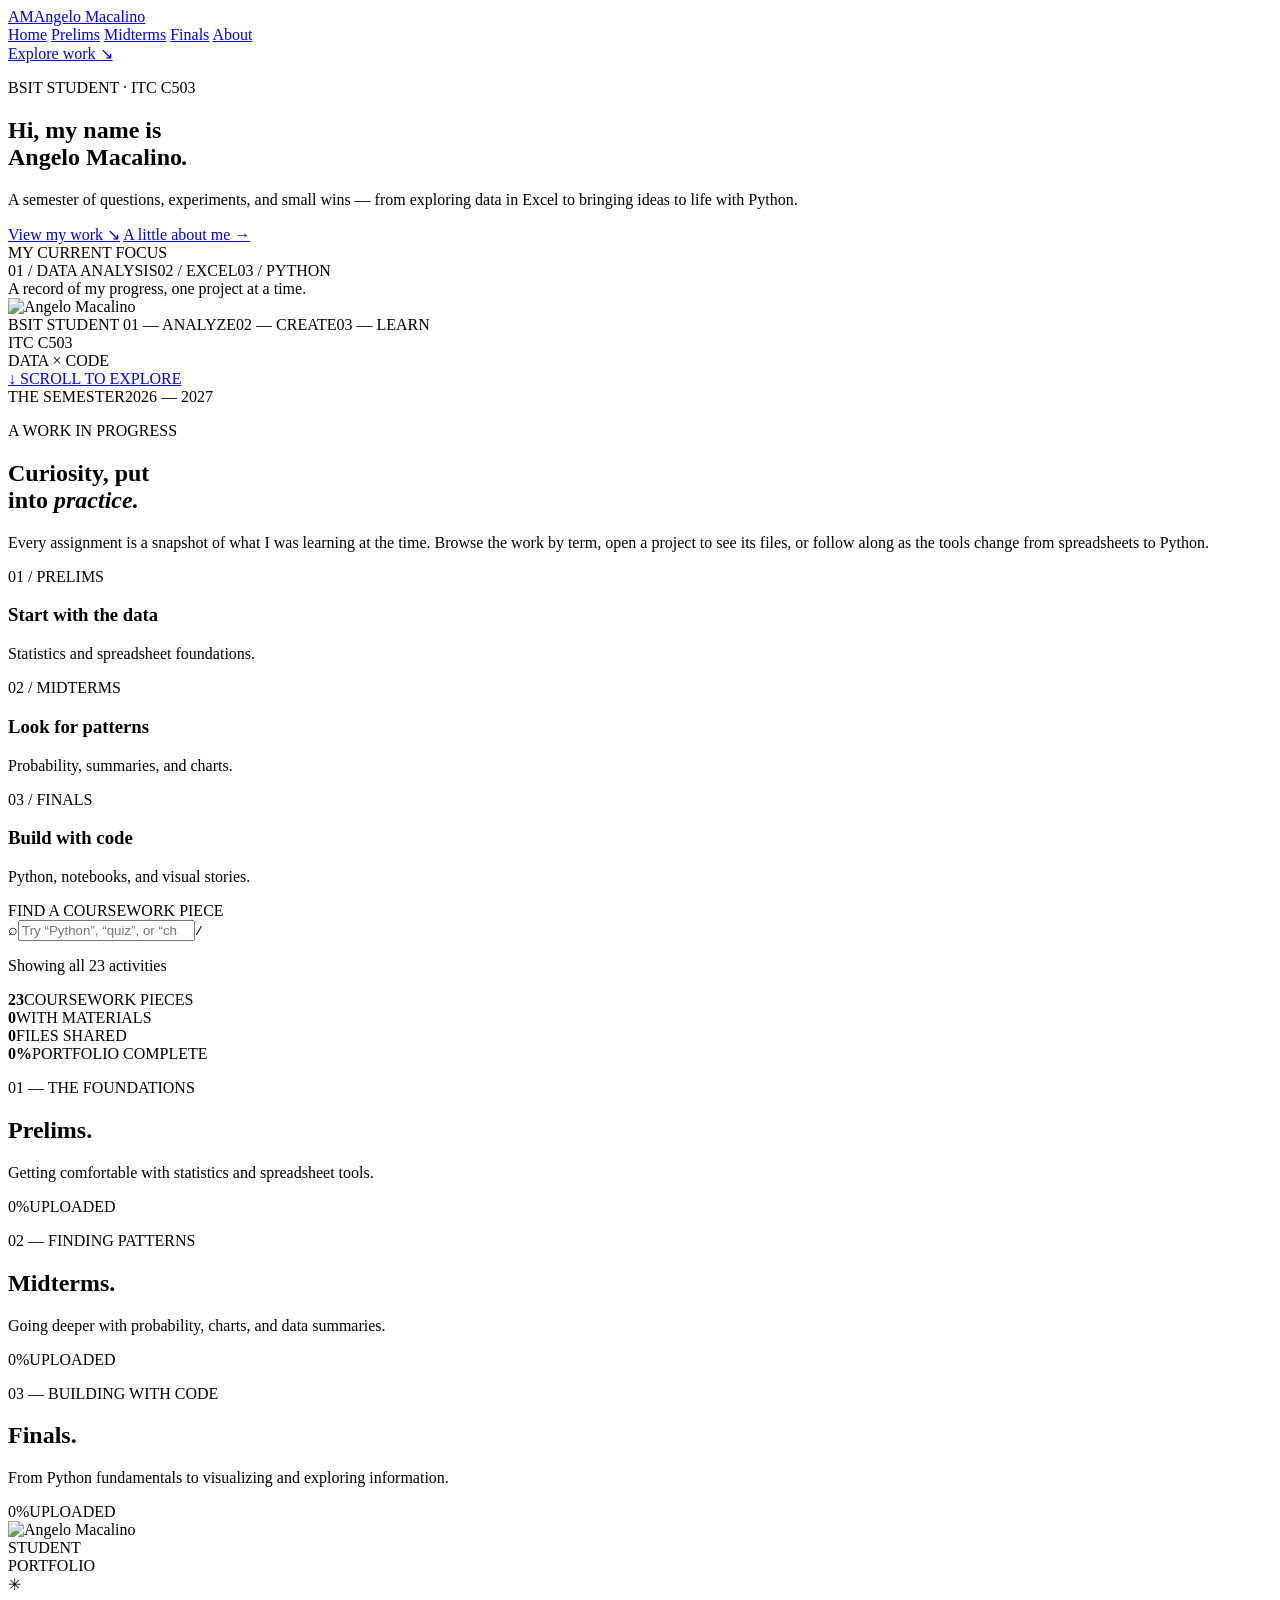
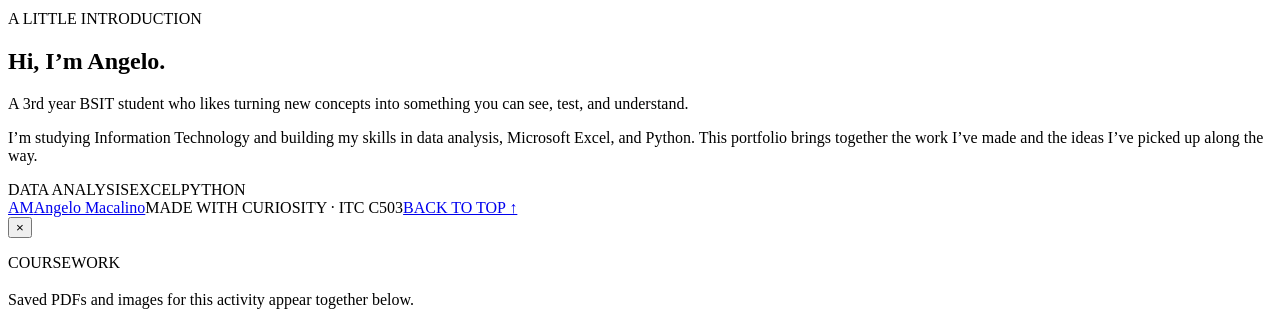
==== index.html @ 1b2a61b0 "Create index.html for portfolio website This HTML file serves as a portfolio for Angelo Macalino, sh" ====
<!doctype html>
<html lang="en">
<head>
  <meta charset="utf-8" />
  <meta name="viewport" content="width=device-width, initial-scale=1" />
  <meta name="theme-color" content="#f5f4ef" />
  <meta name="description" content="Angelo Macalino's ITC C503 learning portfolio — statistics, Excel, and Python projects." />
  <title>Angelo Macalino — BSIT Portfolio</title>
  <link rel="preconnect" href="https://fonts.googleapis.com" />
  <link rel="preconnect" href="https://fonts.gstatic.com" crossorigin />
  <link href="https://fonts.googleapis.com/css2?family=DM+Mono:wght@400;500&family=DM+Sans:wght@400;500;600;700&family=Manrope:wght@400;500;600;700;800&display=swap" rel="stylesheet" />
  <link rel="stylesheet" href="style.css" />
</head>
<body>
  <div class="scroll-progress" aria-hidden="true"><i id="scroll-progress-bar"></i></div>
  <div class="page-grain" aria-hidden="true"></div>
  <header class="site-header">
    <a class="brand" href="#home" aria-label="Angelo Macalino home"><span class="brand-mark">AM</span><span>Angelo Macalino</span></a>
    <nav class="navbar" aria-label="Main navigation">
      <a class="nav-link active" href="#home">Home</a>
      <a class="nav-link" href="#prelims">Prelims</a>
      <a class="nav-link" href="#midterms">Midterms</a>
      <a class="nav-link" href="#finals">Finals</a>
      <a class="nav-link" href="#about">About</a>
    </nav>
    <a class="header-cta" href="#prelims">Explore work <span aria-hidden="true">↘</span></a>
  </header>

  <main>
    <section id="home" class="hero section-anchor">
      <div class="hero-copy reveal">
        <p class="eyebrow"><span class="status-dot"></span> BSIT STUDENT · ITC C503</p>
        <h1>Hi, my name is<br /><span>Angelo Macalino</span><i class="title-period">.</i></h1>
        <p class="hero-intro">A semester of questions, experiments, and small wins — from exploring data in Excel to bringing ideas to life with Python.</p>
        <div class="hero-actions">
          <a class="button button-dark" href="#prelims">View my work <span aria-hidden="true">↘</span></a>
          <a class="text-link" href="#about">A little about me <span aria-hidden="true">→</span></a>
        </div>
        <div class="hero-focus" aria-label="Current areas of study">
          <span class="hero-focus-label">MY CURRENT FOCUS</span>
          <div><span>01 / DATA ANALYSIS</span><span>02 / EXCEL</span><span>03 / PYTHON</span></div>
        </div>
        <div class="hero-note"><span class="note-line"></span> A record of my progress, one project at a time.</div>
      </div>
      <div class="hero-art reveal">
        <div class="art-orbit orbit-one"></div><div class="art-orbit orbit-two"></div>
        <div class="art-core static-profile-photo"><img src="assets/profile-photo.png" alt="Angelo Macalino" /></div>
        <span class="hero-photo-hint">BSIT STUDENT</span>
        <span class="art-label label-top">01 — ANALYZE</span><span class="art-label label-right">02 — CREATE</span><span class="art-label label-bottom">03 — LEARN</span>
        <div class="art-bars"><i></i><i></i><i></i><i></i><i></i><i></i><i></i><i></i><i></i></div>
        <span class="art-coordinate">ITC C503<br />DATA × CODE</span>
      </div>
      <a class="scroll-cue" href="#overview"><span class="scroll-icon">↓</span> SCROLL TO EXPLORE</a>
    </section>

    <section id="overview" class="overview section-anchor">
      <div class="section-kicker"><span>THE SEMESTER</span><span>2026 — 2027</span></div>
      <div class="overview-row">
        <div><p class="eyebrow">A WORK IN PROGRESS</p><h2>Curiosity, put<br />into <em>practice.</em></h2></div>
        <p class="overview-text">Every assignment is a snapshot of what I was learning at the time. Browse the work by term, open a project to see its files, or follow along as the tools change from spreadsheets to Python.</p>
      </div>
      <div class="semester-path" aria-label="Learning path through the semester">
        <article class="path-step"><span>01 / PRELIMS</span><h3>Start with the data</h3><p>Statistics and spreadsheet foundations.</p></article>
        <article class="path-step"><span>02 / MIDTERMS</span><h3>Look for patterns</h3><p>Probability, summaries, and charts.</p></article>
        <article class="path-step"><span>03 / FINALS</span><h3>Build with code</h3><p>Python, notebooks, and visual stories.</p></article>
      </div>
      <div class="work-search">
        <label for="activity-search">FIND A COURSEWORK PIECE</label>
        <div class="search-field"><span aria-hidden="true">⌕</span><input id="activity-search" type="search" placeholder="Try “Python”, “quiz”, or “charts”…" autocomplete="off" /><kbd>/</kbd></div>
        <p id="search-results" aria-live="polite">Showing all 23 activities</p>
      </div>
      <div class="stats-grid">
        <div class="stat"><strong id="total-activities">23</strong><span>COURSEWORK PIECES</span></div>
        <div class="stat"><strong id="uploaded-activities">0</strong><span>WITH MATERIALS</span></div>
        <div class="stat"><strong id="total-files">0</strong><span>FILES SHARED</span></div>
        <div class="stat stat-progress"><strong id="overall-progress">0%</strong><span>PORTFOLIO COMPLETE</span><div class="progress-track"><i id="overall-progress-bar"></i></div></div>
      </div>
    </section>

    <section id="prelims" class="work-section section-anchor">
      <div class="section-heading reveal"><div><p class="eyebrow">01 — THE FOUNDATIONS</p><h2>Prelims<span class="heading-dot">.</span></h2><p class="section-description">Getting comfortable with statistics and spreadsheet tools.</p></div><div class="term-progress"><span id="prelims-progress">0%</span><span>UPLOADED</span><i><b id="prelims-progress-bar"></b></i></div></div>
      <div class="card-grid" id="prelims-grid"></div>
    </section>

    <section id="midterms" class="work-section midterm-section section-anchor">
      <div class="section-heading reveal"><div><p class="eyebrow">02 — FINDING PATTERNS</p><h2>Midterms<span class="heading-dot">.</span></h2><p class="section-description">Going deeper with probability, charts, and data summaries.</p></div><div class="term-progress"><span id="midterms-progress">0%</span><span>UPLOADED</span><i><b id="midterms-progress-bar"></b></i></div></div>
      <div class="card-grid" id="midterms-grid"></div>
    </section>

    <section id="finals" class="work-section finals-section section-anchor">
      <div class="section-heading reveal"><div><p class="eyebrow">03 — BUILDING WITH CODE</p><h2>Finals<span class="heading-dot">.</span></h2><p class="section-description">From Python fundamentals to visualizing and exploring information.</p></div><div class="term-progress"><span id="finals-progress">0%</span><span>UPLOADED</span><i><b id="finals-progress-bar"></b></i></div></div>
      <div class="card-grid" id="finals-grid"></div>
    </section>

    <section id="about" class="about-section section-anchor">
      <div class="about-art reveal"><div class="about-photo-wrap"><img src="assets/profile-photo.png" alt="Angelo Macalino" /></div><span class="about-stamp">STUDENT<br />PORTFOLIO<br />✳</span></div>
      <div class="about-copy reveal"><p class="eyebrow">A LITTLE INTRODUCTION</p><h2>Hi, I’m Angelo<span class="heading-dot">.</span></h2><p class="about-lede">A 3rd year BSIT student who likes turning new concepts into something you can see, test, and understand.</p><p>I’m studying Information Technology and building my skills in data analysis, Microsoft Excel, and Python. This portfolio brings together the work I’ve made and the ideas I’ve picked up along the way.</p><div class="about-tags"><span>DATA ANALYSIS</span><span>EXCEL</span><span>PYTHON</span></div></div>
    </section>
  </main>

    <footer class="site-footer"><a class="brand" href="#home"><span class="brand-mark">AM</span><span>Angelo Macalino</span></a><span>MADE WITH CURIOSITY · ITC C503</span><a href="#home">BACK TO TOP ↑</a></footer>

  <div id="activity-modal" class="modal hidden" role="dialog" aria-modal="true" aria-labelledby="modal-title">
    <div class="modal-content">
      <button class="close-btn" id="modal-close" type="button" aria-label="Close dialog">×</button>
      <p class="eyebrow" id="modal-category">COURSEWORK</p><h3 id="modal-title"></h3>
      <p class="modal-hint">Saved PDFs and images for this activity appear together below.</p>
      <div id="preview-area" class="preview-area"></div>
      <ul id="file-list" class="file-list"></ul>
    </div>
  </div>
  <script src="script.js"></script>
</body>
</html>
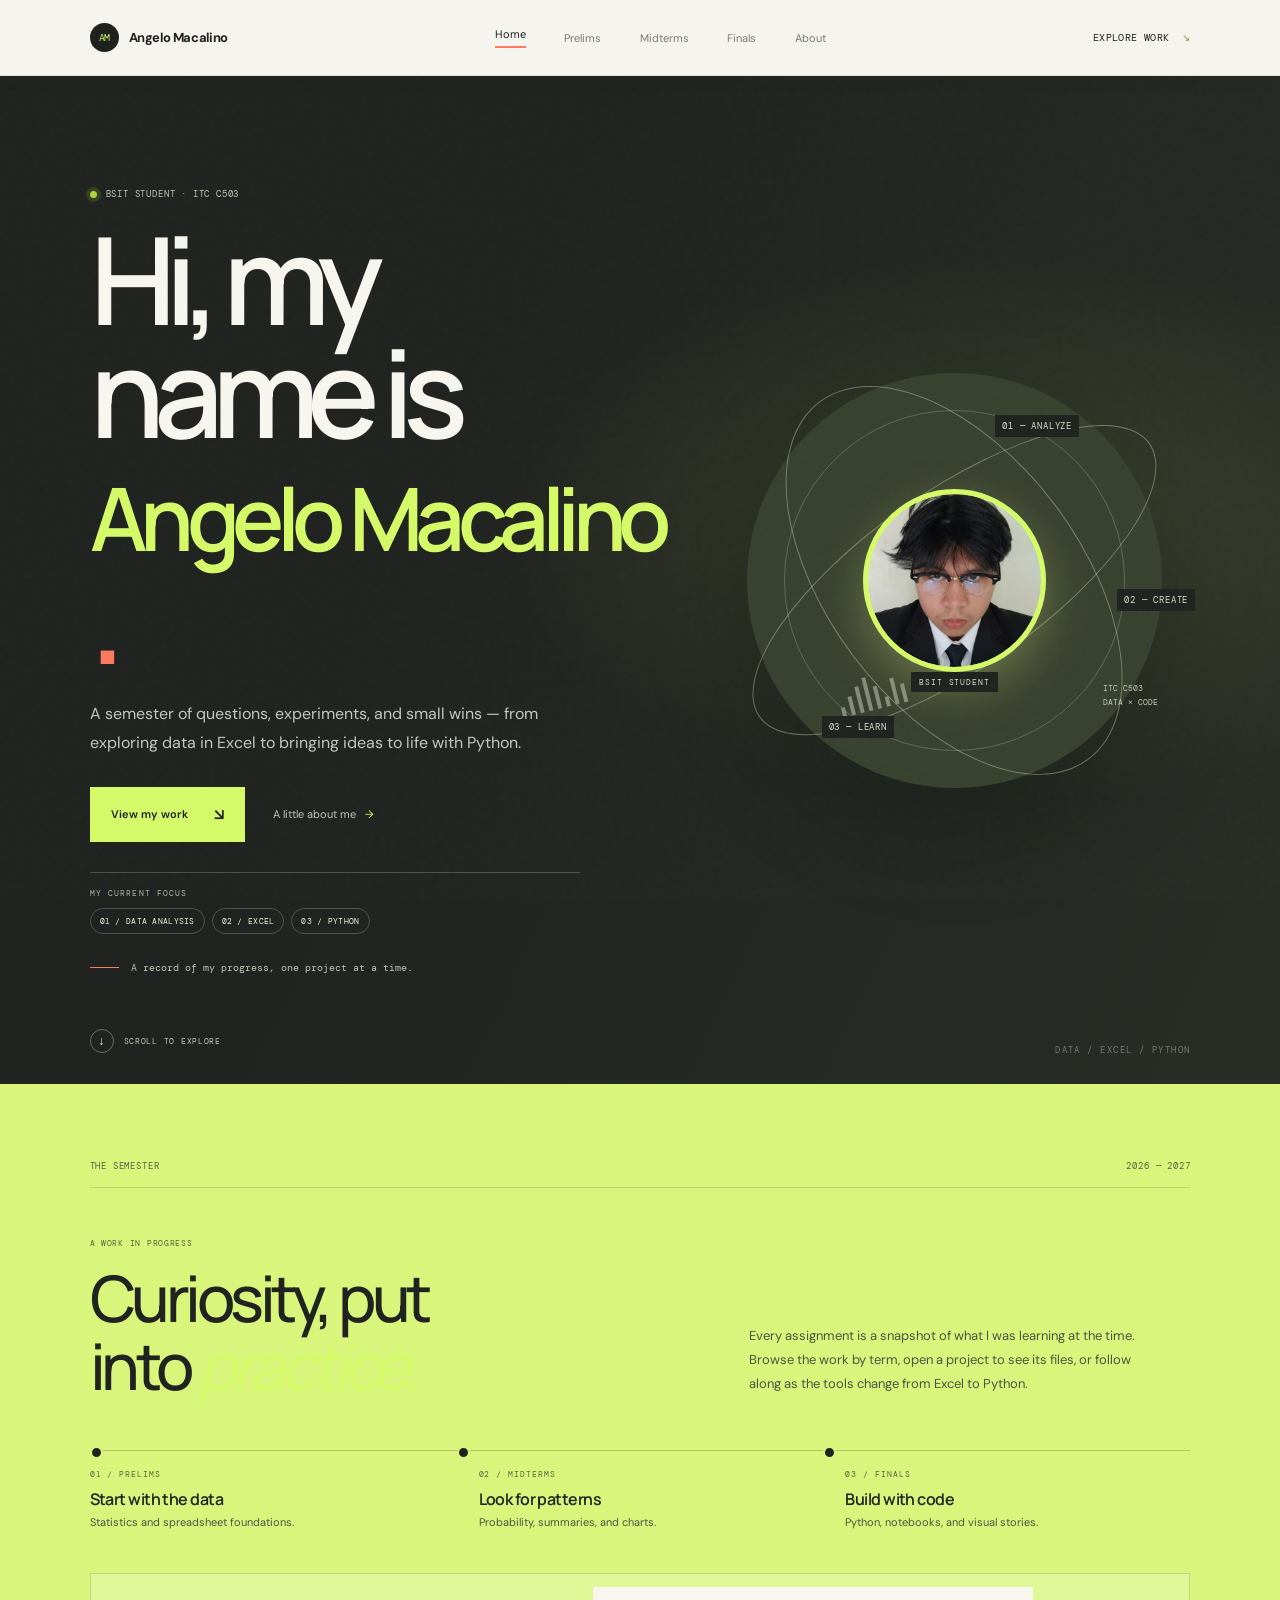
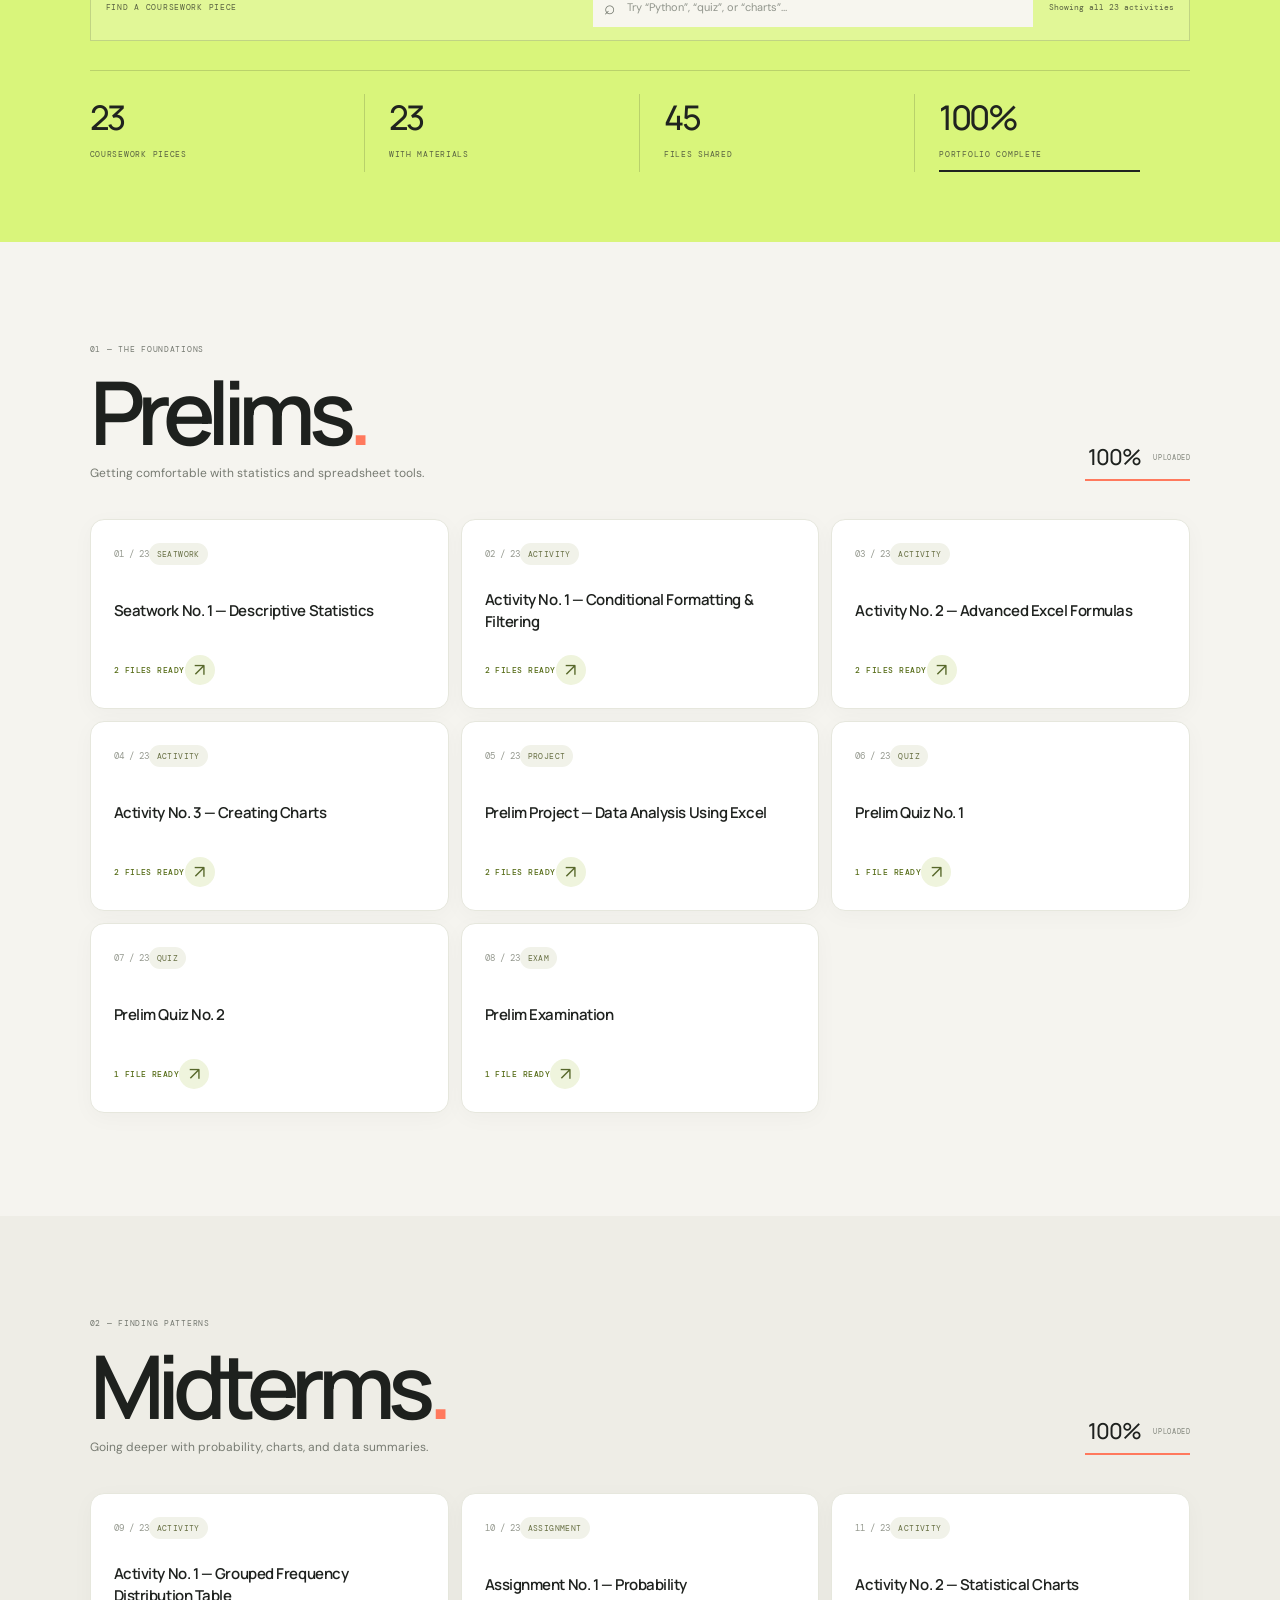
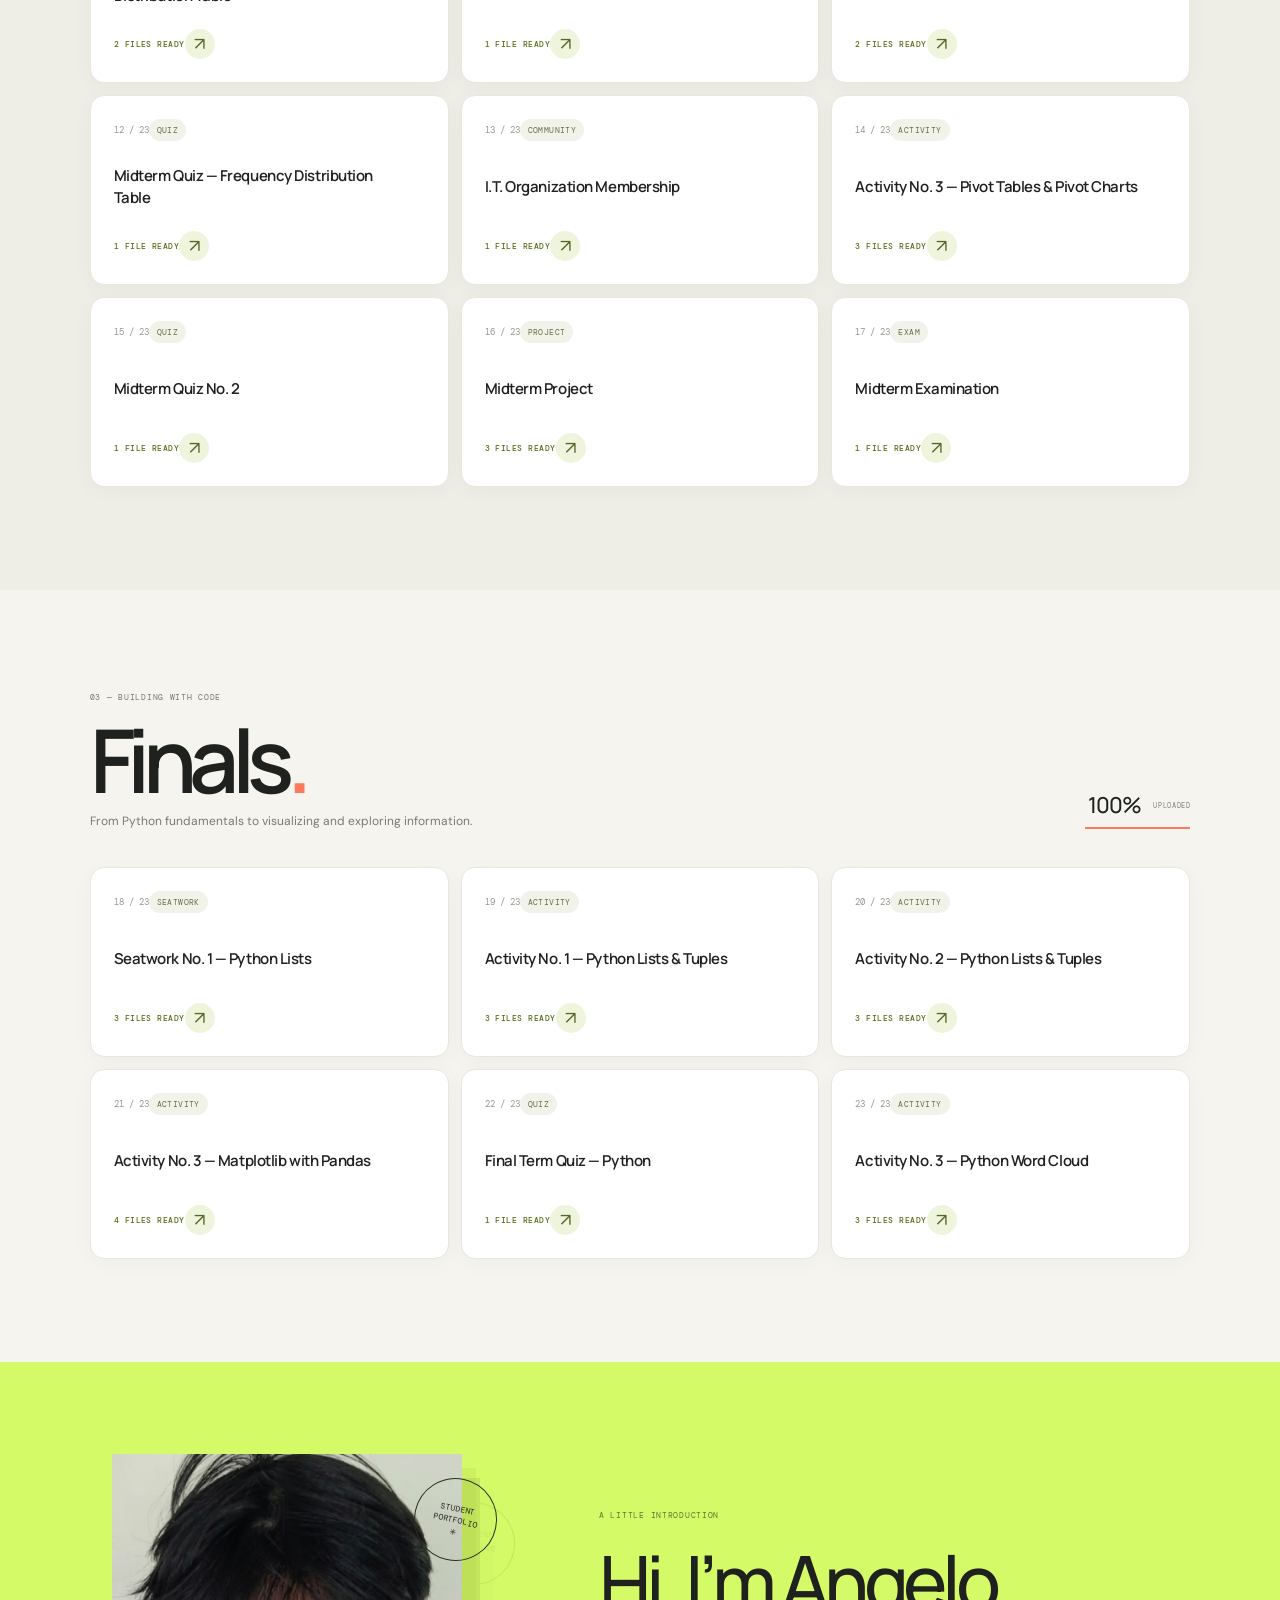
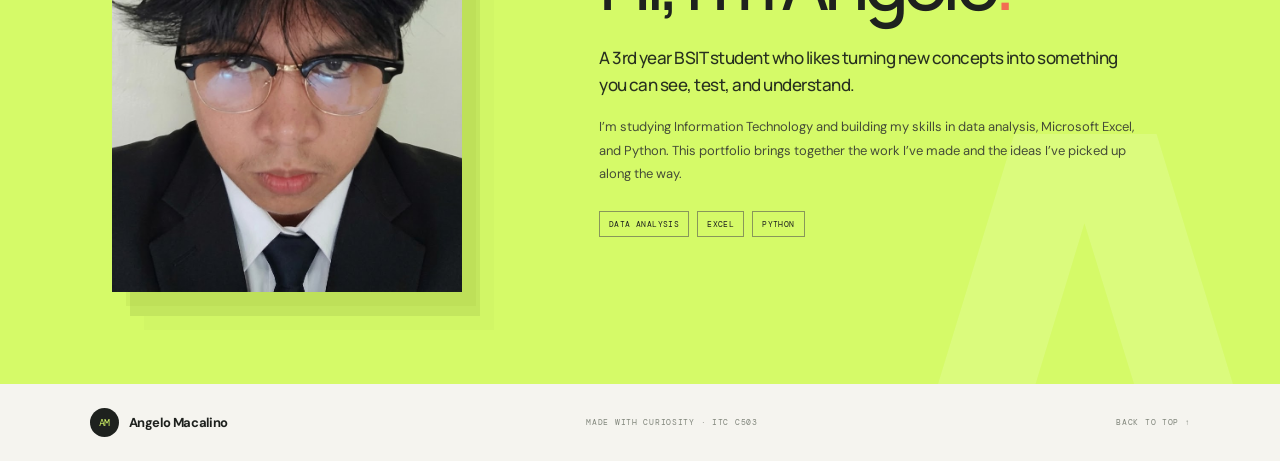
==== commit d3f791ea: "Correct profile image URLs to the actual assets directory" ====
--- a/index.html
+++ b/index.html
@@ -8,6 +8,8 @@
   <title>Angelo Macalino — BSIT Portfolio</title>
   <link rel="preconnect" href="https://fonts.googleapis.com" />
   <link rel="preconnect" href="https://fonts.gstatic.com" crossorigin />
+  <link href="https://fonts.googleapis.com" rel="preconnect" />
+  <link href="https://fonts.gstatic.com" rel="preconnect" crossorigin />
   <link href="https://fonts.googleapis.com/css2?family=DM+Mono:wght@400;500&family=DM+Sans:wght@400;500;600;700&family=Manrope:wght@400;500;600;700;800&display=swap" rel="stylesheet" />
   <link rel="stylesheet" href="style.css" />
 </head>
@@ -17,98 +19,37 @@
   <header class="site-header">
     <a class="brand" href="#home" aria-label="Angelo Macalino home"><span class="brand-mark">AM</span><span>Angelo Macalino</span></a>
     <nav class="navbar" aria-label="Main navigation">
-      <a class="nav-link active" href="#home">Home</a>
-      <a class="nav-link" href="#prelims">Prelims</a>
-      <a class="nav-link" href="#midterms">Midterms</a>
-      <a class="nav-link" href="#finals">Finals</a>
-      <a class="nav-link" href="#about">About</a>
+      <a class="nav-link active" href="#home">Home</a><a class="nav-link" href="#prelims">Prelims</a><a class="nav-link" href="#midterms">Midterms</a><a class="nav-link" href="#finals">Finals</a><a class="nav-link" href="#about">About</a>
     </nav>
     <a class="header-cta" href="#prelims">Explore work <span aria-hidden="true">↘</span></a>
   </header>
-
   <main>
     <section id="home" class="hero section-anchor">
       <div class="hero-copy reveal">
         <p class="eyebrow"><span class="status-dot"></span> BSIT STUDENT · ITC C503</p>
         <h1>Hi, my name is<br /><span>Angelo Macalino</span><i class="title-period">.</i></h1>
         <p class="hero-intro">A semester of questions, experiments, and small wins — from exploring data in Excel to bringing ideas to life with Python.</p>
-        <div class="hero-actions">
-          <a class="button button-dark" href="#prelims">View my work <span aria-hidden="true">↘</span></a>
-          <a class="text-link" href="#about">A little about me <span aria-hidden="true">→</span></a>
-        </div>
-        <div class="hero-focus" aria-label="Current areas of study">
-          <span class="hero-focus-label">MY CURRENT FOCUS</span>
-          <div><span>01 / DATA ANALYSIS</span><span>02 / EXCEL</span><span>03 / PYTHON</span></div>
-        </div>
+        <div class="hero-actions"><a class="button button-dark" href="#prelims">View my work <span aria-hidden="true">↘</span></a><a class="text-link" href="#about">A little about me <span aria-hidden="true">→</span></a></div>
+        <div class="hero-focus" aria-label="Current areas of study"><span class="hero-focus-label">MY CURRENT FOCUS</span><div><span>01 / DATA ANALYSIS</span><span>02 / EXCEL</span><span>03 / PYTHON</span></div></div>
         <div class="hero-note"><span class="note-line"></span> A record of my progress, one project at a time.</div>
       </div>
-      <div class="hero-art reveal">
-        <div class="art-orbit orbit-one"></div><div class="art-orbit orbit-two"></div>
-        <div class="art-core static-profile-photo"><img src="assets/profile-photo.png" alt="Angelo Macalino" /></div>
-        <span class="hero-photo-hint">BSIT STUDENT</span>
-        <span class="art-label label-top">01 — ANALYZE</span><span class="art-label label-right">02 — CREATE</span><span class="art-label label-bottom">03 — LEARN</span>
-        <div class="art-bars"><i></i><i></i><i></i><i></i><i></i><i></i><i></i><i></i><i></i></div>
-        <span class="art-coordinate">ITC C503<br />DATA × CODE</span>
-      </div>
+      <div class="hero-art reveal"><div class="art-orbit orbit-one"></div><div class="art-orbit orbit-two"></div><div class="art-core static-profile-photo"><img src="ITE%20PORTFOLIO-%20MACALINO/assets/profile-photo.png" alt="Angelo Macalino" /></div><span class="hero-photo-hint">BSIT STUDENT</span><span class="art-label label-top">01 — ANALYZE</span><span class="art-label label-right">02 — CREATE</span><span class="art-label label-bottom">03 — LEARN</span><div class="art-bars"><i></i><i></i><i></i><i></i><i></i><i></i><i></i><i></i><i></i></div><span class="art-coordinate">ITC C503<br />DATA × CODE</span></div>
       <a class="scroll-cue" href="#overview"><span class="scroll-icon">↓</span> SCROLL TO EXPLORE</a>
     </section>
-
     <section id="overview" class="overview section-anchor">
       <div class="section-kicker"><span>THE SEMESTER</span><span>2026 — 2027</span></div>
-      <div class="overview-row">
-        <div><p class="eyebrow">A WORK IN PROGRESS</p><h2>Curiosity, put<br />into <em>practice.</em></h2></div>
-        <p class="overview-text">Every assignment is a snapshot of what I was learning at the time. Browse the work by term, open a project to see its files, or follow along as the tools change from spreadsheets to Python.</p>
-      </div>
-      <div class="semester-path" aria-label="Learning path through the semester">
-        <article class="path-step"><span>01 / PRELIMS</span><h3>Start with the data</h3><p>Statistics and spreadsheet foundations.</p></article>
-        <article class="path-step"><span>02 / MIDTERMS</span><h3>Look for patterns</h3><p>Probability, summaries, and charts.</p></article>
-        <article class="path-step"><span>03 / FINALS</span><h3>Build with code</h3><p>Python, notebooks, and visual stories.</p></article>
-      </div>
-      <div class="work-search">
-        <label for="activity-search">FIND A COURSEWORK PIECE</label>
-        <div class="search-field"><span aria-hidden="true">⌕</span><input id="activity-search" type="search" placeholder="Try “Python”, “quiz”, or “charts”…" autocomplete="off" /><kbd>/</kbd></div>
-        <p id="search-results" aria-live="polite">Showing all 23 activities</p>
-      </div>
-      <div class="stats-grid">
-        <div class="stat"><strong id="total-activities">23</strong><span>COURSEWORK PIECES</span></div>
-        <div class="stat"><strong id="uploaded-activities">0</strong><span>WITH MATERIALS</span></div>
-        <div class="stat"><strong id="total-files">0</strong><span>FILES SHARED</span></div>
-        <div class="stat stat-progress"><strong id="overall-progress">0%</strong><span>PORTFOLIO COMPLETE</span><div class="progress-track"><i id="overall-progress-bar"></i></div></div>
-      </div>
+      <div class="overview-row"><div><p class="eyebrow">A WORK IN PROGRESS</p><h2>Curiosity, put<br />into <em>practice.</em></h2></div><p class="overview-text">Every assignment is a snapshot of what I was learning at the time. Browse the work by term, open a project to see its files, or follow along as the tools change from Excel to Python.</p></div>
+      <div class="semester-path" aria-label="Learning path through the semester"><article class="path-step"><span>01 / PRELIMS</span><h3>Start with the data</h3><p>Statistics and spreadsheet foundations.</p></article><article class="path-step"><span>02 / MIDTERMS</span><h3>Look for patterns</h3><p>Probability, summaries, and charts.</p></article><article class="path-step"><span>03 / FINALS</span><h3>Build with code</h3><p>Python, notebooks, and visual stories.</p></article></div>
+      <div class="work-search"><label for="activity-search">FIND A COURSEWORK PIECE</label><div class="search-field"><span aria-hidden="true">⌕</span><input id="activity-search" type="search" placeholder="Try “Python”, “quiz”, or “charts”…" autocomplete="off" /></div><p id="search-results" aria-live="polite">Showing all 23 activities</p></div>
+      <div class="stats-grid"><div class="stat"><strong id="total-activities">23</strong><span>COURSEWORK PIECES</span></div><div class="stat"><strong id="uploaded-activities">0</strong><span>WITH MATERIALS</span></div><div class="stat"><strong id="total-files">0</strong><span>FILES SHARED</span></div><div class="stat stat-progress"><strong id="overall-progress">0%</strong><span>PORTFOLIO COMPLETE</span><div class="progress-track"><i id="overall-progress-bar"></i></div></div></div>
     </section>
-
-    <section id="prelims" class="work-section section-anchor">
-      <div class="section-heading reveal"><div><p class="eyebrow">01 — THE FOUNDATIONS</p><h2>Prelims<span class="heading-dot">.</span></h2><p class="section-description">Getting comfortable with statistics and spreadsheet tools.</p></div><div class="term-progress"><span id="prelims-progress">0%</span><span>UPLOADED</span><i><b id="prelims-progress-bar"></b></i></div></div>
-      <div class="card-grid" id="prelims-grid"></div>
-    </section>
-
-    <section id="midterms" class="work-section midterm-section section-anchor">
-      <div class="section-heading reveal"><div><p class="eyebrow">02 — FINDING PATTERNS</p><h2>Midterms<span class="heading-dot">.</span></h2><p class="section-description">Going deeper with probability, charts, and data summaries.</p></div><div class="term-progress"><span id="midterms-progress">0%</span><span>UPLOADED</span><i><b id="midterms-progress-bar"></b></i></div></div>
-      <div class="card-grid" id="midterms-grid"></div>
-    </section>
-
-    <section id="finals" class="work-section finals-section section-anchor">
-      <div class="section-heading reveal"><div><p class="eyebrow">03 — BUILDING WITH CODE</p><h2>Finals<span class="heading-dot">.</span></h2><p class="section-description">From Python fundamentals to visualizing and exploring information.</p></div><div class="term-progress"><span id="finals-progress">0%</span><span>UPLOADED</span><i><b id="finals-progress-bar"></b></i></div></div>
-      <div class="card-grid" id="finals-grid"></div>
-    </section>
-
-    <section id="about" class="about-section section-anchor">
-      <div class="about-art reveal"><div class="about-photo-wrap"><img src="assets/profile-photo.png" alt="Angelo Macalino" /></div><span class="about-stamp">STUDENT<br />PORTFOLIO<br />✳</span></div>
-      <div class="about-copy reveal"><p class="eyebrow">A LITTLE INTRODUCTION</p><h2>Hi, I’m Angelo<span class="heading-dot">.</span></h2><p class="about-lede">A 3rd year BSIT student who likes turning new concepts into something you can see, test, and understand.</p><p>I’m studying Information Technology and building my skills in data analysis, Microsoft Excel, and Python. This portfolio brings together the work I’ve made and the ideas I’ve picked up along the way.</p><div class="about-tags"><span>DATA ANALYSIS</span><span>EXCEL</span><span>PYTHON</span></div></div>
-    </section>
+    <section id="prelims" class="work-section section-anchor"><div class="section-heading reveal"><div><p class="eyebrow">01 — THE FOUNDATIONS</p><h2>Prelims<span class="heading-dot">.</span></h2><p class="section-description">Getting comfortable with statistics and spreadsheet tools.</p></div><div class="term-progress"><span id="prelims-progress">0%</span><span>UPLOADED</span><i><b id="prelims-progress-bar"></b></i></div></div><div class="card-grid" id="prelims-grid"></div></section>
+    <section id="midterms" class="work-section midterm-section section-anchor"><div class="section-heading reveal"><div><p class="eyebrow">02 — FINDING PATTERNS</p><h2>Midterms<span class="heading-dot">.</span></h2><p class="section-description">Going deeper with probability, charts, and data summaries.</p></div><div class="term-progress"><span id="midterms-progress">0%</span><span>UPLOADED</span><i><b id="midterms-progress-bar"></b></i></div></div><div class="card-grid" id="midterms-grid"></div></section>
+    <section id="finals" class="work-section finals-section section-anchor"><div class="section-heading reveal"><div><p class="eyebrow">03 — BUILDING WITH CODE</p><h2>Finals<span class="heading-dot">.</span></h2><p class="section-description">From Python fundamentals to visualizing and exploring information.</p></div><div class="term-progress"><span id="finals-progress">0%</span><span>UPLOADED</span><i><b id="finals-progress-bar"></b></i></div></div><div class="card-grid" id="finals-grid"></div></section>
+    <section id="about" class="about-section section-anchor"><div class="about-art reveal"><div class="about-photo-wrap"><img src="ITE%20PORTFOLIO-%20MACALINO/assets/profile-photo.png" alt="Angelo Macalino" /></div><span class="about-stamp">STUDENT<br />PORTFOLIO<br />✳</span></div><div class="about-copy reveal"><p class="eyebrow">A LITTLE INTRODUCTION</p><h2>Hi, I’m Angelo<span class="heading-dot">.</span></h2><p class="about-lede">A 3rd year BSIT student who likes turning new concepts into something you can see, test, and understand.</p><p>I’m studying Information Technology and building my skills in data analysis, Microsoft Excel, and Python. This portfolio brings together the work I’ve made and the ideas I’ve picked up along the way.</p><div class="about-tags"><span>DATA ANALYSIS</span><span>EXCEL</span><span>PYTHON</span></div></div></section>
   </main>
-
-    <footer class="site-footer"><a class="brand" href="#home"><span class="brand-mark">AM</span><span>Angelo Macalino</span></a><span>MADE WITH CURIOSITY · ITC C503</span><a href="#home">BACK TO TOP ↑</a></footer>
-
-  <div id="activity-modal" class="modal hidden" role="dialog" aria-modal="true" aria-labelledby="modal-title">
-    <div class="modal-content">
-      <button class="close-btn" id="modal-close" type="button" aria-label="Close dialog">×</button>
-      <p class="eyebrow" id="modal-category">COURSEWORK</p><h3 id="modal-title"></h3>
-      <p class="modal-hint">Saved PDFs and images for this activity appear together below.</p>
-      <div id="preview-area" class="preview-area"></div>
-      <ul id="file-list" class="file-list"></ul>
-    </div>
-  </div>
+  <footer class="site-footer"><a class="brand" href="#home"><span class="brand-mark">AM</span><span>Angelo Macalino</span></a><span>MADE WITH CURIOSITY · ITC C503</span><a href="#home">BACK TO TOP ↑</a></footer>
+  <div id="activity-modal" class="modal hidden" role="dialog" aria-modal="true" aria-labelledby="modal-title"><div class="modal-content"><button class="close-btn" id="modal-close" type="button" aria-label="Close dialog">×</button><p class="eyebrow" id="modal-category">COURSEWORK</p><h3 id="modal-title"></h3><p class="modal-hint">Saved PDFs and images for this activity appear together below.</p><div id="preview-area" class="preview-area"></div><ul id="file-list" class="file-list"></ul></div></div>
   <script src="script.js"></script>
 </body>
 </html>
--- a/style.css
+++ b/style.css
@@ -0,0 +1,174 @@
+:root{--paper:#f5f4ef;--ink:#1e211e;--muted:#757971;--line:#dcddd5;--lime:#d5fa68;--orange:#ff795d;--sans:'DM Sans',sans-serif;--display:'Manrope',sans-serif;--mono:'DM Mono',monospace;--gutter:clamp(22px,7vw,108px)}
+*{box-sizing:border-box}html{scroll-behavior:smooth;scroll-padding-top:90px}body{margin:0;background:var(--paper);color:var(--ink);font-family:var(--sans);overflow-x:hidden}body.modal-open{overflow:hidden}a{color:inherit;text-decoration:none}button{font:inherit}.page-grain{position:fixed;inset:0;z-index:5;pointer-events:none;opacity:.12;background-image:url("data:image/svg+xml,%3Csvg viewBox='0 0 180 180' xmlns='http://www.w3.org/2000/svg'%3E%3Cfilter id='n'%3E%3CfeTurbulence type='fractalNoise' baseFrequency='.85' numOctaves='3' stitchTiles='stitch'/%3E%3C/filter%3E%3Crect width='100%25' height='100%25' filter='url(%23n)' opacity='.16'/%3E%3C/svg%3E")}.site-header{position:sticky;top:0;z-index:20;height:76px;padding:0 var(--gutter);display:flex;align-items:center;justify-content:space-between;background:rgba(245,244,239,.88);backdrop-filter:blur(16px);border-bottom:1px solid rgba(30,33,30,.08)}.brand{display:inline-flex;align-items:center;gap:10px;font-size:13px;font-weight:700;letter-spacing:-.03em}.brand-mark{display:grid;place-items:center;width:29px;height:29px;border-radius:50%;background:var(--ink);color:var(--lime);font:10px var(--mono);letter-spacing:-.1em}.navbar{display:flex;gap:clamp(18px,3vw,42px);align-items:center}.nav-link{font-size:11px;color:#777b73;transition:color .2s}.nav-link:hover,.nav-link.active{color:var(--ink)}.nav-link.active:after{content:'';display:block;height:2px;background:var(--orange);margin-top:5px}.header-cta{font:10px var(--mono);text-transform:uppercase;letter-spacing:.04em}.header-cta span{color:#8aa52a;margin-left:6px}.hero{position:relative;min-height:650px;padding:112px var(--gutter) 110px;display:grid;grid-template-columns:1.05fr .95fr;align-items:center;gap:6vw;max-width:1600px;margin:auto}.hero-copy{max-width:580px}.eyebrow,.section-kicker,.stat span,.term-progress>span:last-of-type,.art-label,.scroll-cue,.site-footer>span,.site-footer>a:last-child{font:9px var(--mono);letter-spacing:.09em}.eyebrow{color:var(--muted);display:flex;align-items:center;gap:9px;margin:0 0 22px}.status-dot{width:7px;height:7px;border-radius:50%;background:#a9d43d;box-shadow:0 0 0 4px rgba(169,212,61,.16)}h1,h2,h3,p{margin-top:0}.hero h1{font:600 clamp(56px,8.4vw,112px)/.99 var(--display);letter-spacing:-.09em;margin:0 0 26px}.hero h1 span{font-weight:400;color:#8a8e85}.title-period,.heading-dot{color:var(--orange);font-style:normal}.hero-intro{font-size:15px;line-height:1.8;color:#666b63;max-width:440px;margin-bottom:29px}.hero-actions{display:flex;align-items:center;gap:28px}.button{display:inline-flex;align-items:center;gap:26px;padding:15px 19px;font-size:11px;font-weight:600;transition:transform .2s,background .2s}.button:hover{transform:translateY(-3px)}.button-dark{background:var(--ink);color:white}.button-dark span{color:var(--lime);font-size:16px}.text-link{font-size:11px;color:#555a52}.text-link span{margin-left:6px;color:#9ba93b}.hero-note{margin-top:57px;font:10px var(--mono);color:#898d84;display:flex;gap:12px;align-items:center}.note-line{width:29px;height:1px;background:var(--orange)}.hero-art{position:relative;justify-self:center;width:min(34vw,415px);aspect-ratio:1;border-radius:50%;background:#e6e8dc;display:grid;place-items:center;animation:float 7s ease-in-out infinite}.hero-art:before{content:'';position:absolute;inset:9%;border:1px solid #cfd2c5;border-radius:50%}.art-orbit{position:absolute;border:1px solid #c2c6b7;border-radius:50%;transform:rotate(-35deg)}.orbit-one{width:115%;height:43%}.orbit-two{width:108%;height:61%;transform:rotate(53deg)}.art-core{width:44%;aspect-ratio:1;border-radius:50%;background:var(--lime);display:flex;flex-direction:column;justify-content:center;align-items:center;position:relative;z-index:2;box-shadow:0 17px 45px #aebe6b66;animation:pulse 4s ease-in-out infinite}.art-core span{font:11px var(--mono);letter-spacing:.18em}.art-core strong{font:40px var(--display);font-weight:400}.art-bars{position:absolute;bottom:19%;left:22%;display:flex;align-items:end;gap:5px;height:35px;transform:rotate(-14deg)}.art-bars i{display:block;width:4px;background:#858b7d;animation:bar 1.3s ease-in-out infinite alternate}.art-bars i:nth-child(1),.art-bars i:nth-child(6){height:10px}.art-bars i:nth-child(2),.art-bars i:nth-child(8){height:19px;animation-delay:.2s}.art-bars i:nth-child(3),.art-bars i:nth-child(7){height:27px;animation-delay:.4s}.art-bars i:nth-child(4){height:34px;animation-delay:.1s}.art-bars i:nth-child(5){height:23px;animation-delay:.3s}.art-label{position:absolute;z-index:2;color:#73796c;background:var(--paper);padding:5px 7px}.label-top{top:10%;right:20%}.label-right{right:-8%;top:52%}.label-bottom{bottom:12%;left:18%}.art-coordinate{position:absolute;right:1%;bottom:19%;font:8px/1.7 var(--mono);color:#8b9082}.scroll-cue{position:absolute;bottom:31px;left:var(--gutter);display:flex;align-items:center;gap:10px;color:#8b8d84;font-size:8px}.scroll-icon{display:grid;place-items:center;border:1px solid var(--line);width:24px;height:24px;border-radius:50%;font-size:12px;color:var(--ink)}.overview{background:#232621;color:#f7f6ef;padding:76px var(--gutter) 70px}.section-kicker{display:flex;justify-content:space-between;color:#a5a99c;padding-bottom:15px;border-bottom:1px solid #ffffff24}.overview-row{display:flex;justify-content:space-between;align-items:end;gap:40px;padding:50px 0 45px}.overview .eyebrow{color:#a5a99c;font-size:8px;margin-bottom:16px}.overview h2,.about-copy h2{font:500 clamp(40px,5vw,67px)/1.07 var(--display);letter-spacing:-.07em;margin:0}.overview h2 em{color:var(--lime);font-weight:400}.overview-text{max-width:390px;color:#b7baae;font-size:13px;line-height:1.85;margin:0 4vw 5px 0}.stats-grid{display:grid;grid-template-columns:repeat(4,1fr);border-top:1px solid #ffffff24;padding-top:23px}.stat{display:flex;flex-direction:column;gap:9px;border-right:1px solid #ffffff24;padding-left:24px;min-height:73px}.stat:first-child{padding-left:0}.stat:last-child{border:0}.stat strong{font:500 34px var(--display);letter-spacing:-.07em}.stat span{font-size:8px;color:#a5a99c}.stat-progress{position:relative}.progress-track{height:2px;background:#ffffff32;width:80%;margin-top:2px}.progress-track i{display:block;width:0;height:100%;background:var(--lime);transition:width .5s}.work-section{padding:102px var(--gutter) 103px;max-width:1600px;margin:auto}.midterm-section{background:#eeede6;max-width:none}.midterm-section .section-heading,.midterm-section .card-grid{max-width:1384px;margin-left:auto;margin-right:auto}.section-heading{display:flex;align-items:end;justify-content:space-between;gap:25px;margin-bottom:38px}.section-heading .eyebrow{font-size:8px;margin-bottom:13px}.section-heading h2{font:600 clamp(42px,6.2vw,76px)/1 var(--display);letter-spacing:-.085em;margin:0 0 10px}.section-description{font-size:12px;color:#777b72;margin:0}.term-progress{display:grid;grid-template-columns:auto auto;align-items:center;column-gap:10px;row-gap:7px;text-align:right}.term-progress>span:first-child{font:500 22px var(--display);letter-spacing:-.05em}.term-progress>span:last-of-type{font-size:7px;color:#82867c}.term-progress i{grid-column:1/3;width:105px;height:2px;background:#d8d9d0;justify-self:end}.term-progress i b{display:block;background:var(--orange);width:0;height:100%;transition:width .5s}.card-grid{display:grid;grid-template-columns:repeat(3,minmax(0,1fr));gap:12px}.card{position:relative;min-height:160px;padding:20px 21px;background:#eeede7;border:1px solid transparent;display:flex;flex-direction:column;justify-content:space-between;cursor:pointer;text-align:left;color:var(--ink);transition:transform .25s,border-color .25s,background .25s;overflow:hidden}.midterm-section .card{background:var(--paper)}.card:before{content:'';position:absolute;width:100px;height:100px;border-radius:50%;right:-42px;top:-49px;background:var(--lime);opacity:0;transform:scale(.5);transition:opacity .25s,transform .35s}.card:hover{transform:translateY(-4px);border-color:#cdd0c2;background:#f7f6f1}.card:hover:before{opacity:.48;transform:scale(1)}.card-top,.card-bottom{display:flex;justify-content:space-between;align-items:center;position:relative;z-index:1}.card-number{font:9px var(--mono);color:#969a90}.card-type{font:8px var(--mono);color:#83887d;text-transform:uppercase;letter-spacing:.05em}.card-title{font:600 14px/1.5 var(--display);letter-spacing:-.03em;max-width:91%;margin:19px 0 18px;position:relative;z-index:1}.card-arrow{font-size:18px;color:#9ba638;transition:transform .2s}.card:hover .card-arrow{transform:translate(3px,-3px)}.card-status{font:8px var(--mono);letter-spacing:.06em;color:#9a9e94}.card-status.has-files{color:#647b21}.finals-section .card{background:#eeede7}.about-section{background:var(--lime);padding:92px var(--gutter);display:grid;grid-template-columns:.8fr 1.2fr;gap:clamp(40px,9vw,140px);align-items:center}.about-art{position:relative;max-width:350px;width:100%;justify-self:center}.about-photo-wrap{aspect-ratio:4/5;background:#e6edbd;overflow:hidden;position:relative}.about-photo-wrap img{width:100%;height:100%;object-fit:cover;display:none}.about-photo-wrap img.visible{display:block}.about-initials{position:absolute;inset:0;display:grid;place-items:center;font:500 clamp(90px,15vw,175px)/1 var(--display);letter-spacing:-.13em;color:#8a9d47}.about-initials.hidden{display:none}.photo-edit{position:absolute;left:-11px;bottom:27px;border:0;background:var(--ink);color:white;padding:11px 14px;font-size:10px;cursor:pointer}.photo-edit span{color:var(--lime);margin-right:7px}.about-stamp{position:absolute;right:-35px;top:24px;border:1px solid #27301d;border-radius:50%;width:83px;height:83px;display:grid;place-content:center;text-align:center;font:8px/1.5 var(--mono);transform:rotate(12deg)}.about-copy .eyebrow{color:#64733a;font-size:8px}.about-copy h2{font-size:clamp(42px,6vw,75px);margin-bottom:22px}.about-copy .heading-dot{color:#f26e52}.about-copy>p:not(.eyebrow){font-size:13px;line-height:1.8;max-width:540px;color:#454c37}.about-copy .about-lede{font:500 17px/1.6 var(--display)!important;letter-spacing:-.03em;color:#28301f!important}.about-tags{display:flex;gap:8px;flex-wrap:wrap;margin-top:25px}.about-tags span{border:1px solid #88975a;padding:7px 9px;font:8px var(--mono);letter-spacing:.05em}.site-footer{padding:24px var(--gutter);display:flex;justify-content:space-between;align-items:center;background:var(--paper)}.site-footer>span,.site-footer>a:last-child{font-size:8px;color:#81867c}.modal{position:fixed;inset:0;z-index:50;background:rgba(20,22,19,.58);backdrop-filter:blur(6px);display:grid;place-items:center;padding:20px;animation:fade .2s}.modal.hidden{display:none}.modal-content{position:relative;width:min(100%,590px);max-height:min(84vh,760px);overflow:auto;background:var(--paper);padding:clamp(25px,5vw,45px)}.close-btn{position:absolute;top:18px;right:20px;border:1px solid var(--line);border-radius:50%;width:34px;height:34px;background:transparent;font-size:22px;cursor:pointer;color:var(--ink)}.modal-content .eyebrow{margin-bottom:13px;font-size:8px}.modal-content h3{font:600 clamp(23px,4vw,34px)/1.2 var(--display);letter-spacing:-.055em;max-width:88%;margin-bottom:8px}.modal-hint{font-size:11px;color:var(--muted);margin-bottom:23px}.upload-button{display:flex;align-items:center;gap:14px;background:var(--ink);color:white;padding:13px 16px;width:max-content;max-width:100%;cursor:pointer;font-size:11px}.upload-button span{font-size:9px;color:#b6bbad}.drop-zone{margin-top:10px;padding:20px;border:1px dashed #bec1b6;text-align:center;color:#787d73;font-size:10px;transition:background .2s,border .2s}.drop-zone span{font-size:15px;margin-right:8px}.drop-zone.dragover{background:#e9efcf;border-color:#a5ba51}.file-list{list-style:none;padding:0;margin:19px 0 0}.file-list:empty{display:none}.file-list li{display:grid;grid-template-columns:minmax(0,1fr) auto;gap:10px;align-items:center;padding:12px 0;border-bottom:1px solid var(--line)}.file-name-button{background:none;border:0;padding:0;text-align:left;min-width:0;overflow:hidden;text-overflow:ellipsis;white-space:nowrap;font-size:11px;cursor:pointer;color:var(--ink)}.file-name-button:hover{text-decoration:underline}.file-actions{display:flex;gap:5px}.file-actions button{border:1px solid var(--line);background:transparent;padding:6px 8px;font-size:9px;cursor:pointer}.file-actions button:hover{border-color:var(--ink)}.file-actions .delete-file{color:#c1523e}.preview-area{margin-top:16px;text-align:center}.preview-area:empty{display:none}.preview-area img,.preview-area embed{max-width:100%;max-height:350px}.preview-area iframe{width:100%;height:380px;border:0}.preview-area p{font-size:11px;color:var(--muted)}.reveal{opacity:0;transform:translateY(18px);transition:opacity .75s ease,transform .75s cubic-bezier(.2,.7,.2,1)}.reveal.in-view{opacity:1;transform:translateY(0)}.card{animation:rise .45s both}.card:nth-child(2){animation-delay:.035s}.card:nth-child(3){animation-delay:.07s}.card:nth-child(4){animation-delay:.105s}.card:nth-child(5){animation-delay:.14s}.card:nth-child(6){animation-delay:.175s}.card:nth-child(7){animation-delay:.21s}.card:nth-child(8){animation-delay:.245s}.card:nth-child(9){animation-delay:.28s}@keyframes rise{from{opacity:0;transform:translateY(12px)}to{opacity:1;transform:translateY(0)}}@keyframes fade{from{opacity:0}to{opacity:1}}@keyframes float{0%,100%{transform:translateY(0) rotate(-2deg)}50%{transform:translateY(-12px) rotate(1deg)}}@keyframes pulse{0%,100%{transform:scale(1)}50%{transform:scale(1.045)}}@keyframes bar{to{transform:scaleY(.5);transform-origin:bottom}}@media(max-width:850px){.site-header{height:66px}.navbar{gap:17px}.header-cta{display:none}.hero{min-height:610px;gap:3vw}.hero-art{width:min(39vw,340px)}.card-grid{grid-template-columns:repeat(2,minmax(0,1fr))}.about-section{gap:7vw}.art-coordinate{right:-4%}}@media(max-width:600px){.site-header{padding:0 18px;height:auto;min-height:62px;flex-wrap:wrap}.brand{font-size:11px}.navbar{order:2;width:100%;overflow:auto;justify-content:space-between;gap:15px;padding:0 0 11px}.nav-link{font-size:10px;white-space:nowrap}.nav-link.active:after{margin-top:3px}.hero{min-height:auto;padding:70px 22px 80px;grid-template-columns:1fr;gap:57px}.hero h1{font-size:clamp(60px,15vw,85px)}.hero-intro{font-size:13px}.hero-note{margin-top:35px}.hero-art{width:min(70vw,310px);grid-row:2}.scroll-cue{left:22px;bottom:20px}.overview{padding:55px 22px}.overview-row{display:block;padding:38px 0 28px}.overview-text{margin:22px 0 0}.stats-grid{grid-template-columns:repeat(2,1fr);row-gap:20px}.stat{padding-left:14px;min-height:67px}.stat:nth-child(odd){padding-left:0}.stat:nth-child(2){border:0}.stat strong{font-size:29px}.work-section{padding:70px 22px}.section-heading{align-items:start}.section-heading h2{font-size:49px}.section-description{font-size:11px;max-width:250px;line-height:1.6}.term-progress{margin-top:5px}.term-progress i{width:73px}.card-grid{grid-template-columns:1fr;gap:9px}.card{min-height:135px;padding:17px}.card-title{font-size:13px;margin:13px 0}.about-section{padding:69px 22px;grid-template-columns:1fr;gap:45px}.about-art{width:min(74%,300px);justify-self:start;margin-left:12px}.about-copy h2{font-size:51px}.site-footer{padding:20px 22px;flex-wrap:wrap;gap:15px}.site-footer>span{order:3;width:100%}.modal{padding:10px}.modal-content{padding:27px 20px}.file-list li{grid-template-columns:minmax(0,1fr);gap:8px}.file-actions{justify-content:flex-start}.upload-button{width:100%;justify-content:center}}@media(prefers-reduced-motion:reduce){*,*::before,*::after{scroll-behavior:auto!important;animation-duration:.01ms!important;animation-iteration-count:1!important;transition-duration:.01ms!important}.reveal{opacity:1;transform:none}}
+
+/* Hero introduction and shared profile photo picker */
+.hero h1{font-size:clamp(48px,6.6vw,88px)}
+.hero h1 span{display:inline-block;font-size:.72em;white-space:nowrap;letter-spacing:-.075em;color:#777d72}
+.art-core.hero-photo-button{position:relative;padding:0;border:4px solid var(--paper);overflow:visible;color:var(--ink);cursor:pointer;transition:transform .25s,box-shadow .25s}
+.hero-photo-button:hover{transform:scale(1.06);box-shadow:0 18px 50px #aebe6b99}
+.hero-photo-button:focus-visible{outline:3px solid var(--orange);outline-offset:5px}
+.hero-photo-button img{position:absolute;inset:0;width:100%;height:100%;border-radius:50%;object-fit:cover;display:none}
+.hero-photo-button img.visible{display:block}
+.hero-photo-button .hero-photo-initials{font:600 clamp(34px,5vw,58px)/1 var(--display);letter-spacing:-.09em;color:#384324}
+.hero-photo-button .hero-photo-initials.hidden{display:none}
+.hero-photo-button i{position:absolute;right:-4px;bottom:3px;display:grid;place-items:center;width:28px;height:28px;border-radius:50%;background:var(--ink);color:var(--lime);font:normal 18px var(--sans);border:2px solid #e6e8dc}
+.hero-photo-hint{position:absolute;z-index:3;top:72%;font:8px var(--mono);letter-spacing:.12em;color:#707668;background:var(--paper);padding:5px 8px;pointer-events:none}
+@media(max-width:600px){.hero h1{font-size:clamp(48px,13vw,68px)}.hero h1 span{font-size:.68em}.hero-art{width:min(70vw,310px)}}
+
+/* Search, keyboard focus, and final interaction polish */
+.work-search{display:grid;grid-template-columns:1fr minmax(240px,440px) auto;align-items:center;gap:16px;margin:0 0 29px;padding:13px 15px;border:1px solid #ffffff25;background:#ffffff08}
+.work-search>label{font:8px var(--mono);letter-spacing:.09em;color:#b7baae}
+.search-field{height:40px;display:flex;align-items:center;gap:10px;padding:0 11px;background:#f7f6ef;color:#72776d}
+.search-field>span{font-size:19px;line-height:1}
+.search-field input{width:100%;min-width:0;border:0;outline:0;background:transparent;color:var(--ink);font:11px var(--sans)}
+.search-field input::placeholder{color:#91958c}
+.search-field kbd{font:9px var(--mono);padding:3px 6px;border:1px solid #d9dbd1;color:#85897f}
+.work-search>p{margin:0;text-align:right;font:8px var(--mono);color:#a5a99c;white-space:nowrap}
+.card[hidden]{display:none}
+.no-results{grid-column:1/-1;margin:0;padding:24px 0;color:#b7baae;font-size:12px}
+:where(a,button,input,label,[tabindex]):focus-visible{outline:3px solid var(--orange);outline-offset:4px}
+.card:focus-visible,.file-actions button:focus-visible{outline-offset:2px}
+.button-dark:hover{background:#373b33}
+.photo-edit:hover,.upload-button:hover{background:#383c34}
+.photo-edit,.upload-button,.close-btn,.file-actions button{transition:background .2s,border-color .2s,transform .2s}
+.upload-button{outline-offset:3px}
+.site-header{box-shadow:0 5px 24px #1e211e05}
+.hero{overflow:hidden}
+.card-status.has-files{font-weight:500}
+.work-section{scroll-margin-top:80px}
+.modal-content{box-shadow:0 30px 100px #10120e38}
+@media(max-width:850px){.work-search{grid-template-columns:1fr auto}.work-search>label{grid-column:1/-1}.work-search>p{font-size:7px}}
+@media(max-width:600px){.work-search{grid-template-columns:1fr;gap:9px;margin-bottom:22px;padding:12px}.work-search>label{grid-column:auto}.work-search>p{text-align:left}.search-field{height:42px}.search-field kbd{display:none}.hero{overflow:visible}.work-section{scroll-margin-top:102px}}
+
+/* Motion system: subtle, staggered, and tied to the page scroll */
+.scroll-progress{position:fixed;z-index:40;inset:0 0 auto;height:3px;pointer-events:none;background:transparent}
+.scroll-progress i{display:block;width:100%;height:100%;transform:scaleX(0);transform-origin:left center;background:linear-gradient(90deg,var(--orange),var(--lime));box-shadow:0 0 12px #d5fa6866}
+.hero{background:radial-gradient(ellipse at 78% 42%,#e8ebdf 0,transparent 37%)}
+.hero-art .orbit-one{animation:orbit-one 28s linear infinite}
+.hero-art .orbit-two{animation:orbit-two 36s linear infinite}
+.hero-art:before{animation:ring-breathe 5s ease-in-out infinite}
+.hero-photo-hint{animation:hint-float 4s ease-in-out infinite}
+.art-label{animation:label-float 5s ease-in-out infinite}
+.label-right{animation-delay:-1.7s}.label-bottom{animation-delay:-3.2s}
+.status-dot{animation:status-pulse 2.8s ease-in-out infinite}
+.nav-link{position:relative;transition:color .25s,transform .25s}
+.nav-link:after{width:0;transition:width .25s ease}
+.nav-link.active:after{width:100%}
+.nav-link:hover{transform:translateY(-1px)}
+.brand-mark{transition:transform .35s cubic-bezier(.2,.8,.2,1),background .25s}
+.brand:hover .brand-mark{transform:rotate(-12deg) scale(1.08);background:#343831}
+.card.card-reveal{animation:none;opacity:0;transform:translateY(24px) scale(.985);transition:opacity .65s ease,transform .65s cubic-bezier(.2,.75,.2,1),border-color .25s,background .25s;transition-delay:var(--card-delay,0ms)}
+.card.card-reveal.in-view{opacity:1;transform:translateY(0) scale(1)}
+.card.card-reveal.in-view:hover{transform:translateY(-5px) scale(1.005)}
+.card:after{content:'';position:absolute;inset:0;z-index:0;pointer-events:none;background:linear-gradient(115deg,transparent 35%,#ffffff66 50%,transparent 65%);transform:translateX(-130%);transition:transform .65s ease}
+.card:hover:after{transform:translateX(130%)}
+.button-dark,.photo-edit,.upload-button{transition:transform .25s cubic-bezier(.2,.8,.2,1),background .25s,box-shadow .25s}
+.button-dark:hover,.photo-edit:hover,.upload-button:hover{transform:translateY(-2px);box-shadow:0 9px 22px #1e211e22}
+.scroll-cue .scroll-icon{transition:transform .25s,border-color .25s,background .25s}
+.scroll-cue:hover .scroll-icon{transform:translateY(3px);border-color:var(--orange);background:#fff}
+.section-heading .term-progress i b,.progress-track i{transition:width .8s cubic-bezier(.2,.75,.2,1)}
+.about-photo-wrap{box-shadow:14px 14px 0 #a9c74633;transition:box-shadow .35s,transform .35s}
+.about-art:hover .about-photo-wrap{transform:translate(-3px,-3px);box-shadow:18px 18px 0 #a9c74655}
+.about-stamp{animation:stamp-turn 24s linear infinite}
+@keyframes orbit-one{from{transform:rotate(-35deg)}to{transform:rotate(325deg)}}
+@keyframes orbit-two{from{transform:rotate(53deg)}to{transform:rotate(413deg)}}
+@keyframes ring-breathe{0%,100%{transform:scale(.98);opacity:.65}50%{transform:scale(1.025);opacity:1}}
+@keyframes hint-float{0%,100%{translate:0 0}50%{translate:0 -4px}}
+@keyframes label-float{0%,100%{translate:0 0}50%{translate:0 -5px}}
+@keyframes status-pulse{0%,100%{box-shadow:0 0 0 4px #a9d43d29}50%{box-shadow:0 0 0 7px #a9d43d12}}
+@keyframes stamp-turn{to{rotate:372deg}}
+@media(max-width:600px){.hero{background:radial-gradient(ellipse at 78% 62%,#e8ebdf 0,transparent 42%)}.card.card-reveal{transition-duration:.45s}.about-art:hover .about-photo-wrap{transform:none}}
+@media(prefers-reduced-motion:reduce){.hero-art,.hero-art *, .status-dot,.art-label,.hero-photo-hint,.about-stamp{animation:none!important}.card.card-reveal{opacity:1;transform:none;transition:none}.card:hover:after{display:none}.scroll-progress i{transition:none}}
+
+/* High contrast visual refresh */
+.hero{min-height:min(780px,calc(100svh - 76px));background:#20231f;color:#f7f6ef;isolation:isolate}
+.hero:before{content:'';position:absolute;z-index:-1;inset:0;background:radial-gradient(ellipse at 78% 45%,#56613a77 0,transparent 35%),linear-gradient(115deg,#20231f 35%,#292d26 100%)}
+.hero:after{content:'DATA  /  EXCEL  /  PYTHON';position:absolute;right:var(--gutter);bottom:28px;color:#ffffff5c;font:9px var(--mono);letter-spacing:.16em}
+.hero .eyebrow,.hero .hero-note,.hero .text-link{color:#c1c5b9}
+.hero h1{font-size:clamp(68px,9.5vw,132px);line-height:.93;max-width:800px}
+.hero h1 span{color:var(--lime);font-size:.72em;font-weight:600;letter-spacing:-.085em}
+.hero-intro{color:#c5c8bf;font-size:16px;max-width:465px}
+.hero .button-dark{background:var(--lime);color:var(--ink);padding:17px 21px}
+.hero .button-dark span{color:var(--ink)}
+.hero .text-link span{color:var(--lime)}
+.hero-art{background:#39412f;box-shadow:0 35px 100px #0c0e0c55}
+.hero-art:before{border-color:#9da78c66}
+.hero-art .art-orbit{border-color:#dce5c266}
+.hero-art .art-label,.hero-photo-hint{background:#20231f;color:#d8deca}
+.hero-photo-button{background:var(--lime)}
+.hero-photo-button i{border-color:#39412f}
+.art-coordinate{color:#c2c8b7}
+.scroll-cue{color:#c1c5b9}
+.scroll-icon{border-color:#ffffff55;color:#f7f6ef}
+.overview{background:#d9f57b;color:#20231f}
+.overview .section-kicker,.overview .eyebrow,.overview .stat span{color:#596242}
+.overview .section-kicker,.overview .stats-grid{border-color:#20231f2b}
+.overview-text{color:#4e5543}
+.overview .stat{border-color:#20231f2b}
+.overview .progress-track{background:#20231f35}
+.overview .progress-track i{background:#20231f}
+.work-search{border-color:#20231f2b;background:#ffffff35}
+.work-search>label,.work-search>p{color:#596242}
+.work-section{max-width:none;padding-left:max(var(--gutter),calc((100vw - 1384px)/2));padding-right:max(var(--gutter),calc((100vw - 1384px)/2))}
+.section-heading h2{font-size:clamp(52px,7vw,88px)}
+.card,.midterm-section .card,.finals-section .card{min-height:190px;padding:23px;background:#fff;border:1px solid #e6e7dd;border-radius:14px;box-shadow:0 5px 22px #25291e08}
+.card:hover,.midterm-section .card:hover,.finals-section .card:hover{background:#fff;border-color:#c3cf9b;box-shadow:0 18px 38px #25291e14}
+.card-title{font-size:15px;line-height:1.45}
+.card-type{padding:6px 8px;border-radius:999px;background:#f1f2e9;color:#687044}
+.card-arrow{display:grid;place-items:center;width:30px;height:30px;border-radius:50%;background:#eff4dd;color:#57672a}
+.card-status.has-files{color:#566c17}
+.about-section{position:relative;overflow:hidden}
+.about-section:after{content:'A';position:absolute;right:2vw;bottom:-.48em;font:800 min(55vw,700px)/1 var(--display);letter-spacing:-.1em;color:#ffffff24;pointer-events:none}
+.about-copy,.about-art{position:relative;z-index:1}
+.about-art{filter:drop-shadow(18px 24px 0 #536b2022)}
+@media(max-width:850px){.hero{min-height:690px}.hero h1{font-size:clamp(64px,9vw,92px)}.work-section{padding-left:var(--gutter);padding-right:var(--gutter)}}
+@media(max-width:600px){.hero{min-height:auto;padding-top:66px;background:#20231f}.hero:after{display:none}.hero h1{font-size:clamp(59px,14vw,84px)}.hero-art{background:#39412f}.overview{padding-top:48px}.card,.midterm-section .card,.finals-section .card{min-height:142px;padding:18px;border-radius:11px}.about-section:after{font-size:100vw;right:-.1em}}
+
+/* Activity dialogs are now read-only previews */
+.modal-content{width:min(100%,1100px);max-height:92vh}
+.modal-hint{margin-bottom:17px}
+.preview-area{display:grid;grid-template-columns:repeat(auto-fit,minmax(min(100%,360px),1fr));gap:14px;align-items:start;text-align:left}
+.preview-card{min-width:0;padding:12px;background:#eeede7;border:1px solid #dedfd5;border-radius:10px}
+.preview-card h4{margin:0 0 10px;overflow-wrap:anywhere;font:500 11px/1.4 var(--sans);color:#555b4b}
+.preview-card img{display:block;width:100%;max-height:64vh;object-fit:contain;background:#fff;border-radius:5px}
+.preview-card iframe{display:block;width:100%;height:min(64vh,620px);min-height:400px;border:0;background:#fff;border-radius:5px}
+.empty-preview{grid-column:1/-1;margin:0;padding:36px 20px;background:#eeede7;border:1px dashed #c6c9bb;text-align:center;color:#747a6a;font-size:12px}
+.file-list:not(:empty){margin-top:14px}
+.file-list li{grid-template-columns:minmax(0,1fr) auto;padding:10px 12px;background:#eeede7;border:0;border-radius:6px}
+.file-list li button{padding:7px 10px;border:1px solid #d1d4c8;background:#fff;font-size:10px;cursor:pointer}
+@media(max-width:600px){.modal-content{max-height:94vh}.preview-area{grid-template-columns:1fr}.preview-card iframe{height:58vh;min-height:300px}.preview-card img{max-height:62vh}}
+
+/* Use the selected profile portrait as a fixed site image */
+.static-profile-photo{padding:0;border:5px solid var(--lime);overflow:hidden;animation:pulse 4s ease-in-out infinite}
+.static-profile-photo img{display:block;width:100%;height:100%;border-radius:50%;object-fit:cover}
+.about-photo-wrap img{display:block}
+.hero-photo-hint{top:72%;pointer-events:none}
+
+/* Home entrance and study-focus details */
+.hero-focus{max-width:490px;margin-top:30px;padding-top:15px;border-top:1px solid #ffffff35}
+.hero-focus-label{display:block;margin-bottom:10px;color:#aeb6a1;font:8px var(--mono);letter-spacing:.14em}
+.hero-focus>div{display:flex;flex-wrap:wrap;gap:7px}
+.hero-focus>div span{padding:7px 9px;border:1px solid #ffffff38;border-radius:999px;color:#edf3df;font:8px var(--mono);letter-spacing:.035em;transition:background .2s,border-color .2s,transform .2s}
+.hero-focus>div span:hover{transform:translateY(-2px);background:#d5fa6820;border-color:var(--lime)}
+.hero-note{margin-top:27px}
+.semester-path{display:grid;grid-template-columns:repeat(3,minmax(0,1fr));margin:0 0 28px;padding:4px 0 0}
+.path-step{position:relative;min-width:0;padding:18px 20px 14px 0;border-top:1px solid #20231f38}
+.path-step+.path-step{padding-left:22px}
+.path-step:before{content:'';position:absolute;top:-5px;left:0;width:9px;height:9px;border:2px solid #d9f57b;border-radius:50%;background:#20231f}
+.path-step span{display:block;margin-bottom:10px;color:#5a6444;font:8px var(--mono);letter-spacing:.12em}
+.path-step h3{margin:0 0 5px;font:600 16px/1.25 var(--display);letter-spacing:-.035em}
+.path-step p{margin:0;color:#4e5543;font-size:11px;line-height:1.6}
+.path-step{transition:transform .25s ease}
+.path-step:hover{transform:translateY(-3px)}
+.home-ready .hero-copy.in-view>*{animation:home-copy-enter .72s cubic-bezier(.2,.75,.2,1) both}
+.home-ready .hero-copy.in-view>*:nth-child(1){animation-delay:.04s}
+.home-ready .hero-copy.in-view>*:nth-child(2){animation-delay:.12s}
+.home-ready .hero-copy.in-view>*:nth-child(3){animation-delay:.2s}
+.home-ready .hero-copy.in-view>*:nth-child(4){animation-delay:.28s}
+.home-ready .hero-copy.in-view>*:nth-child(5){animation-delay:.36s}
+.home-ready .hero-copy.in-view>*:nth-child(6){animation-delay:.44s}
+.home-ready .hero-art.reveal.in-view{animation:home-art-enter .9s cubic-bezier(.2,.75,.2,1) both,float 7s ease-in-out .9s infinite}
+@keyframes home-copy-enter{from{opacity:0;transform:translateY(18px)}to{opacity:1;transform:translateY(0)}}
+@keyframes home-art-enter{from{opacity:0;scale:.88;rotate:-5deg}to{opacity:1;scale:1;rotate:0deg}}
+@media(max-width:600px){.hero-focus{margin-top:23px}.hero-focus>div{gap:6px}.hero-focus>div span{font-size:7px;padding:7px 8px}.semester-path{grid-template-columns:1fr;margin-top:2px}.path-step,.path-step+.path-step{padding:9px 0 11px 18px;border-top:0;border-left:1px solid #20231f38}.path-step:before{top:15px;left:-5px}.path-step span{margin-bottom:5px}.path-step h3{font-size:15px}}
+@media(prefers-reduced-motion:reduce){.home-ready .hero-copy.in-view>*,.home-ready .hero-art.reveal.in-view{animation:none!important}.hero-focus>div span{transition:none}}
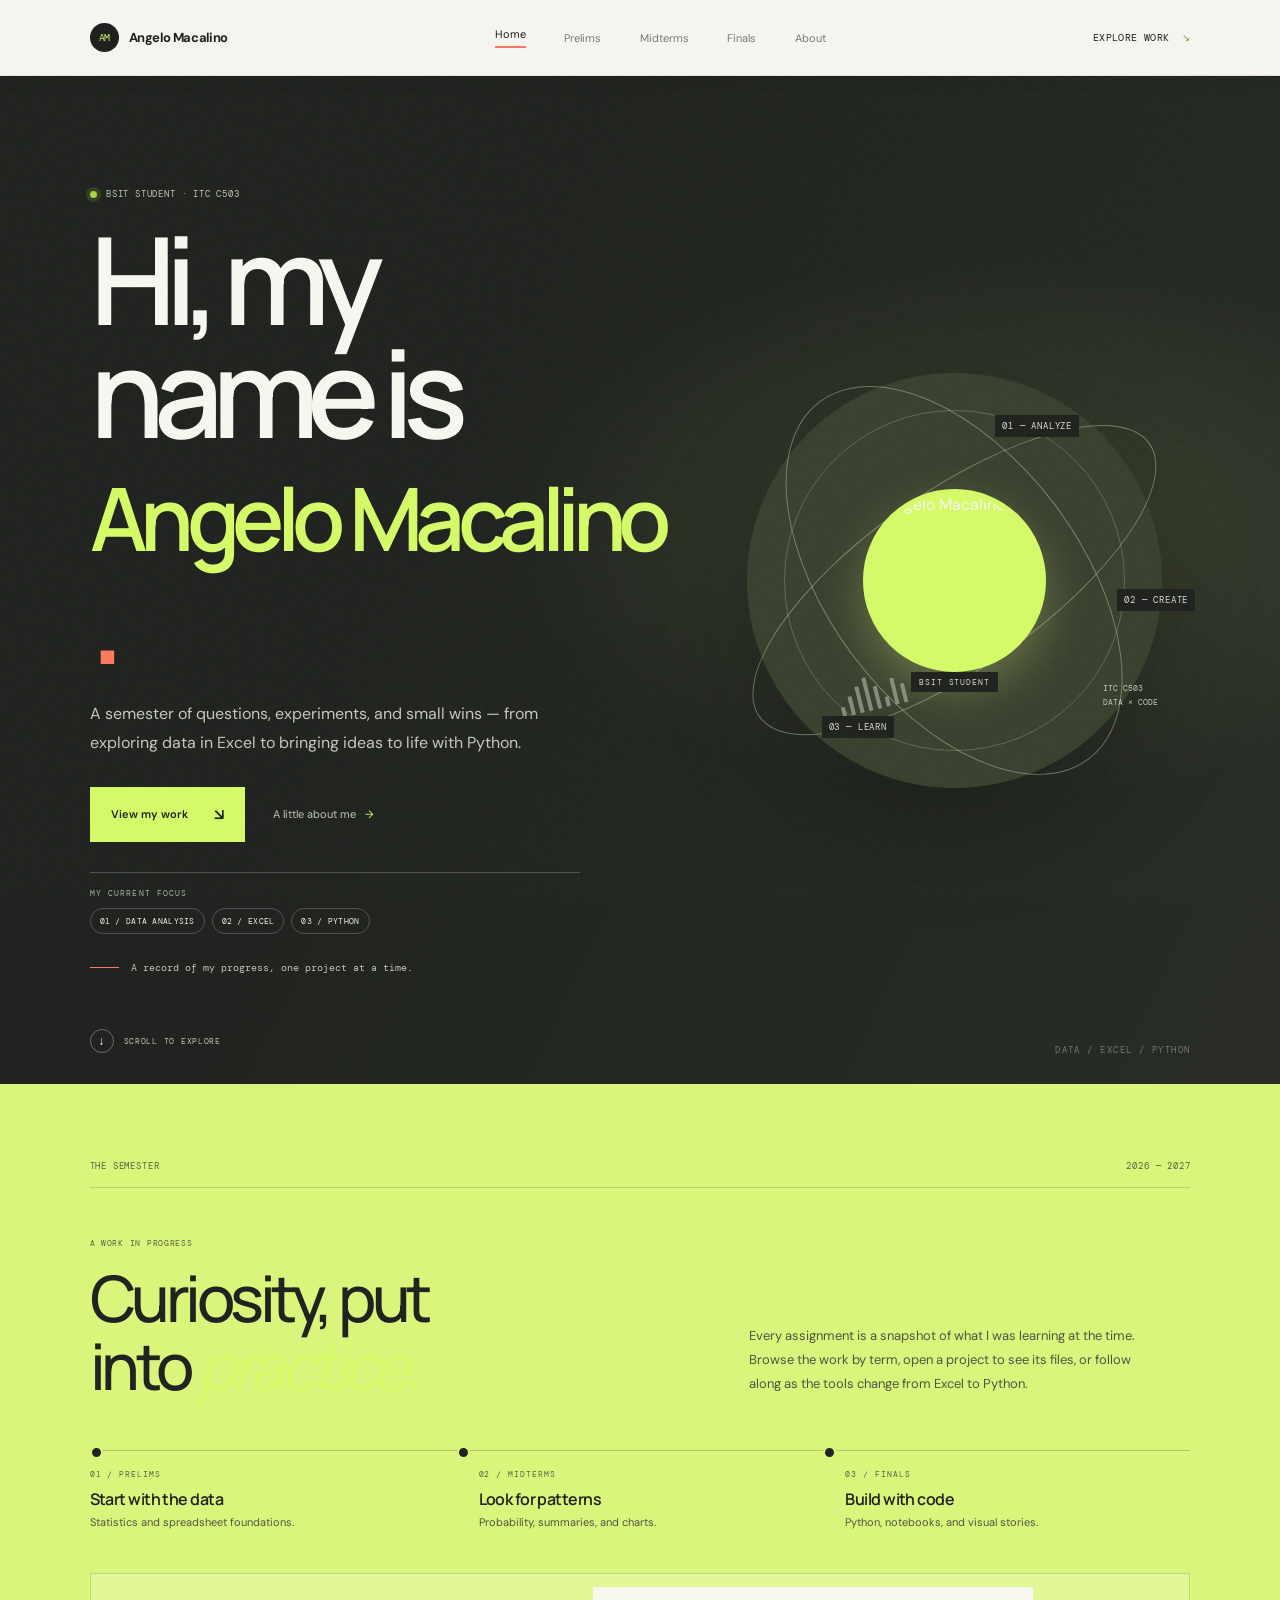
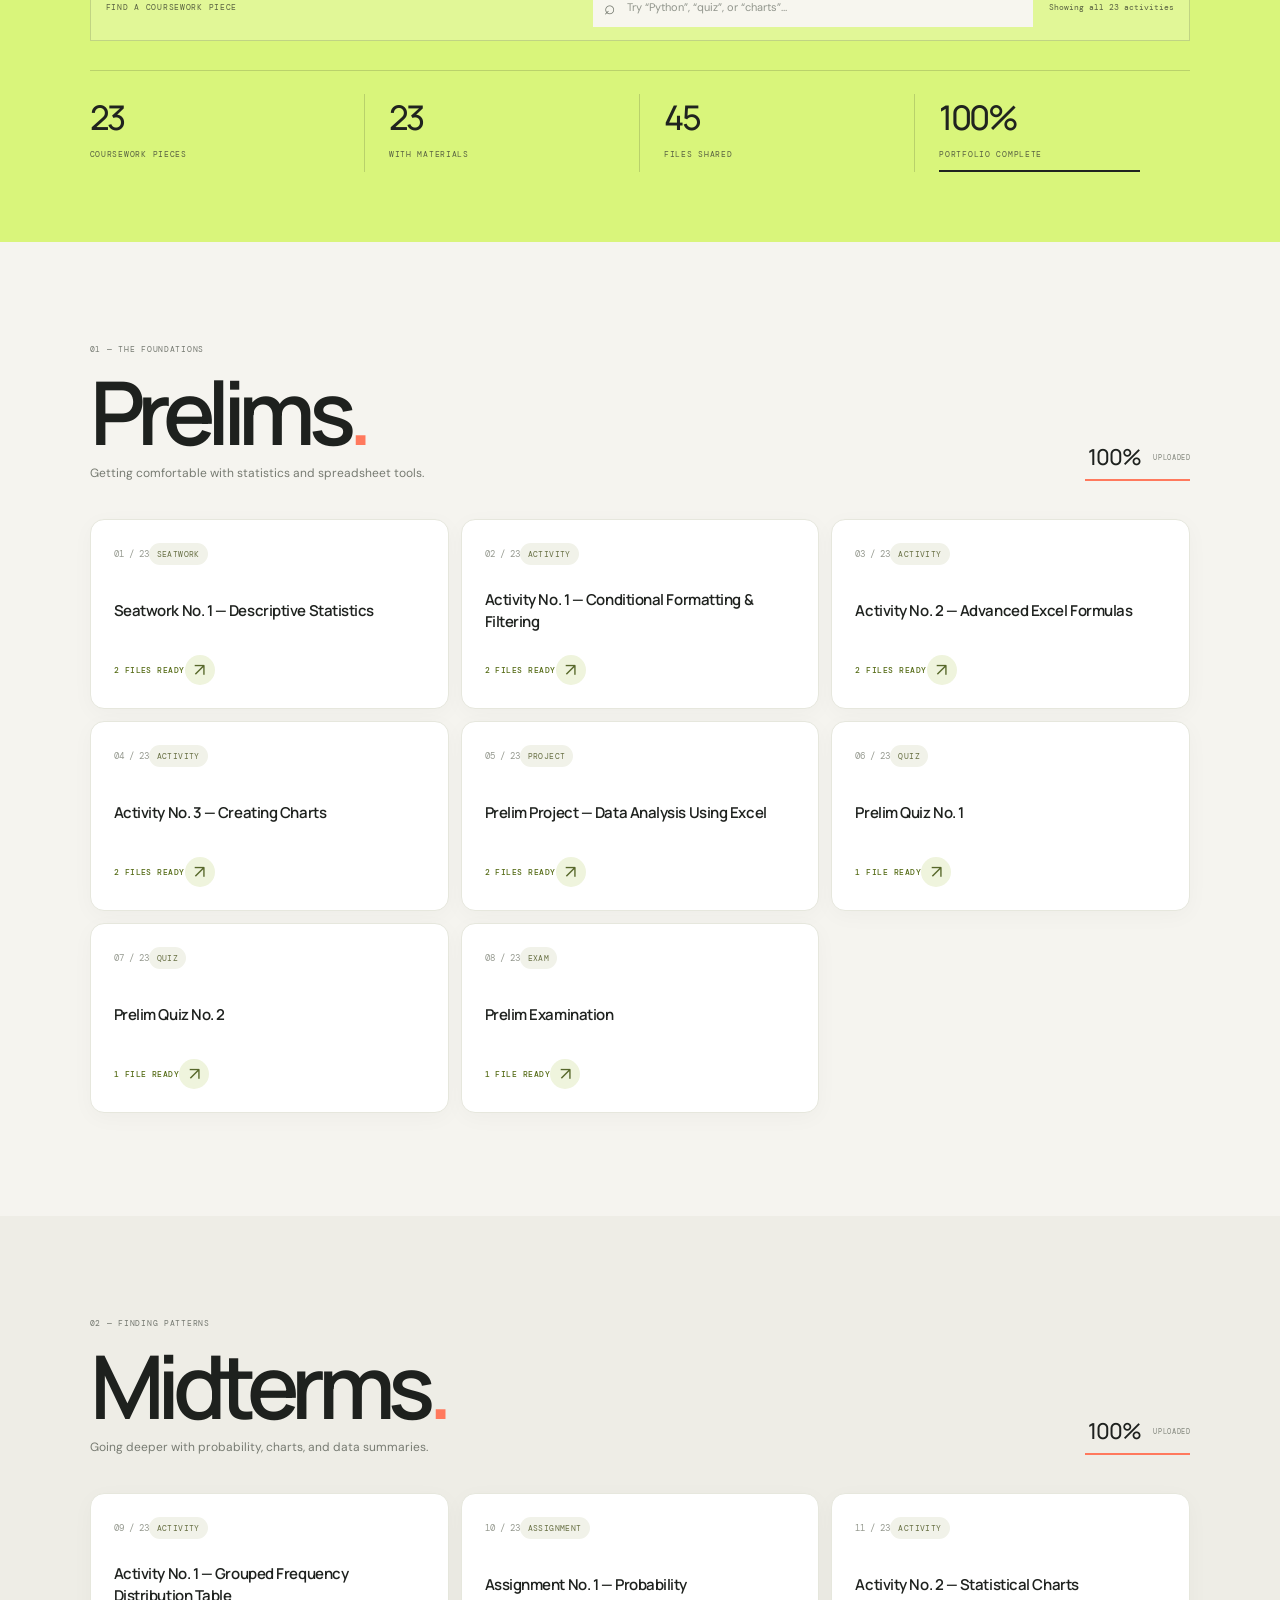
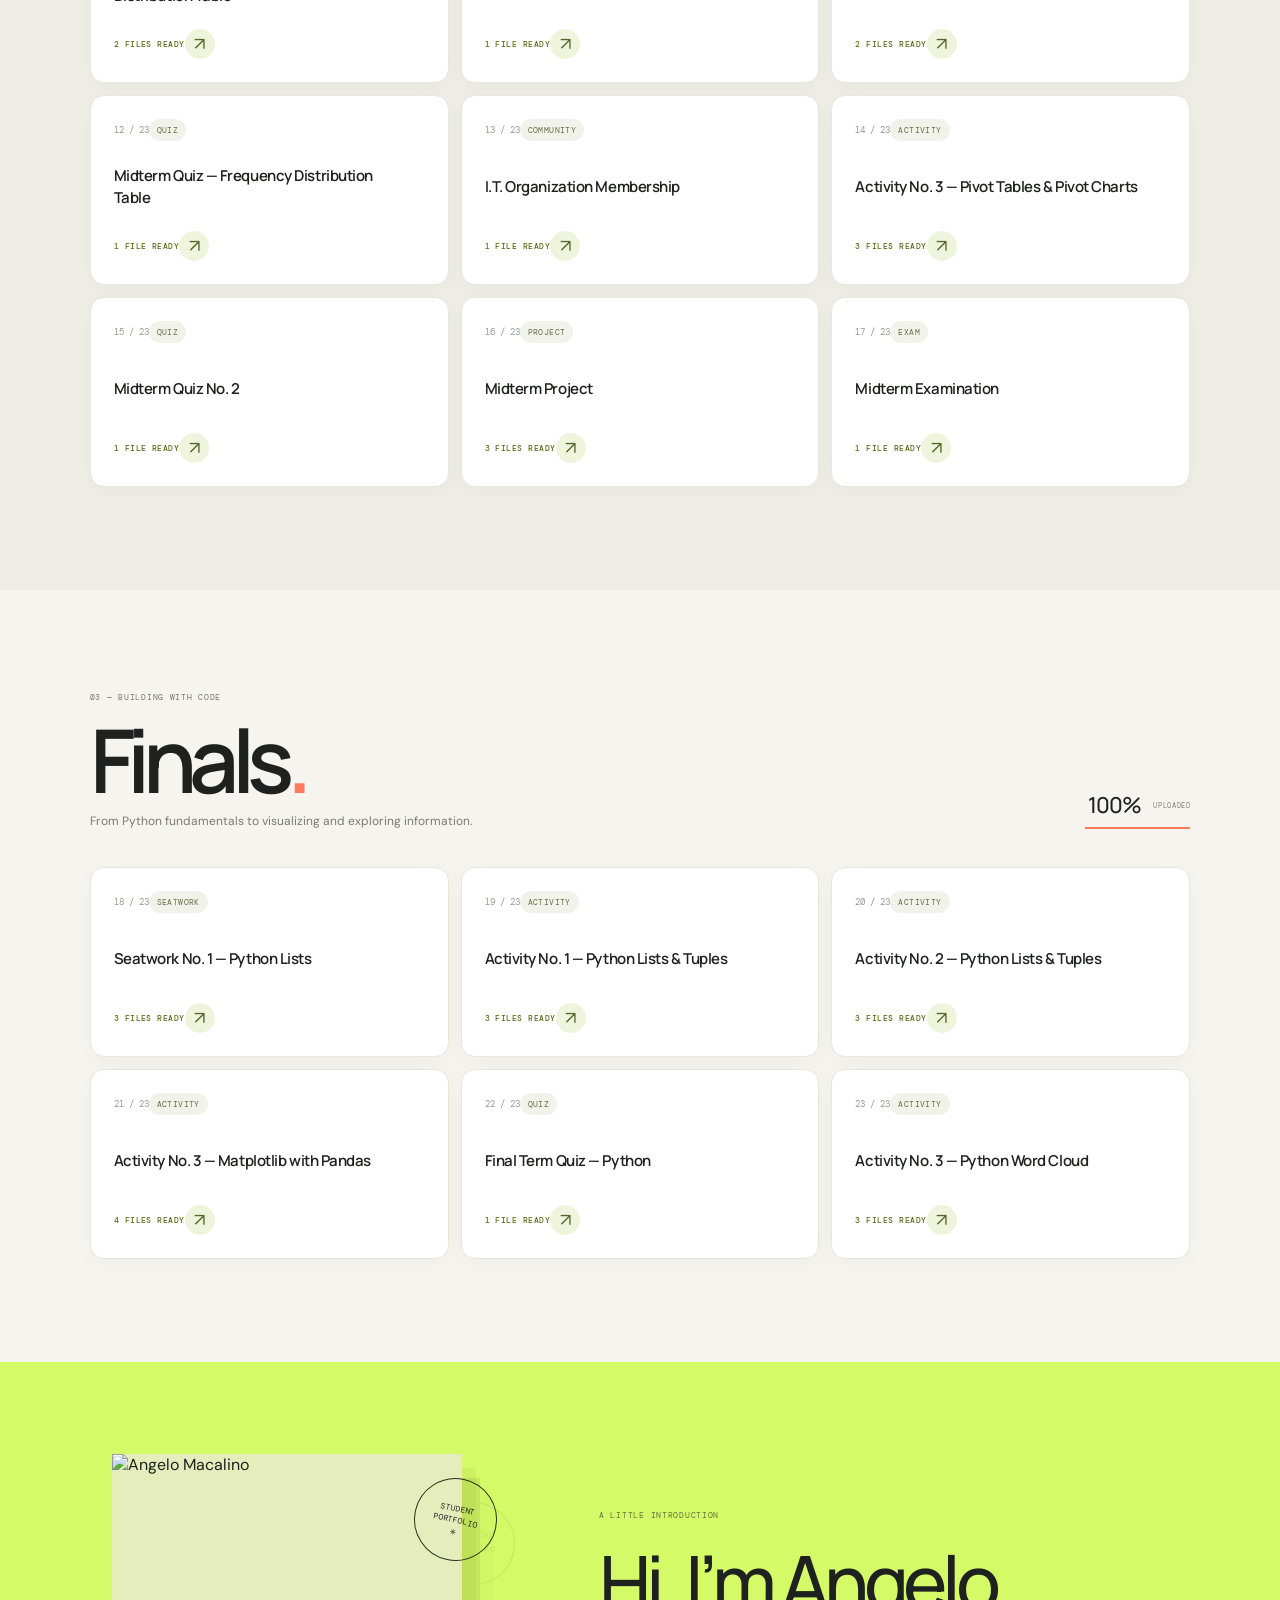
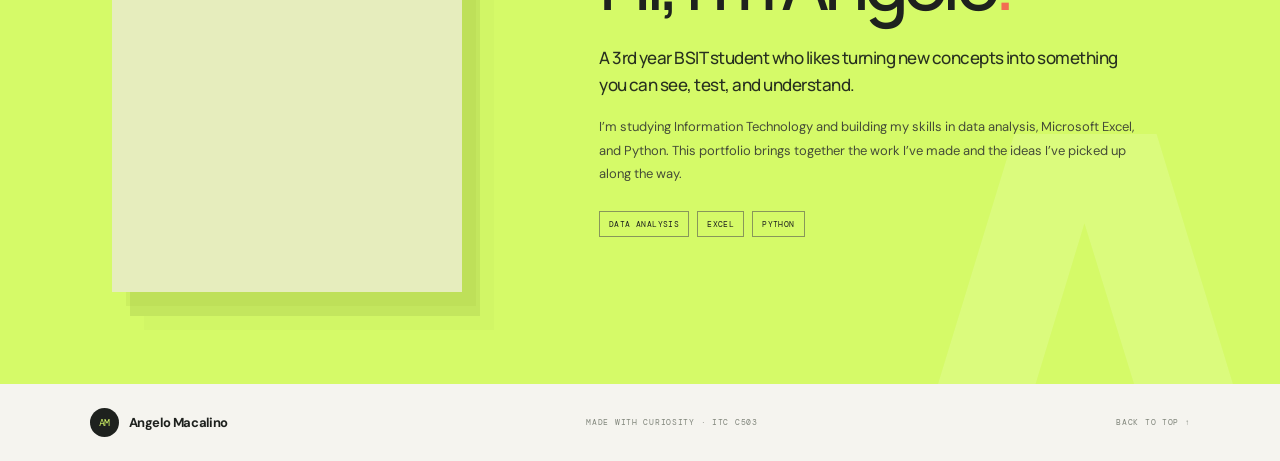
==== commit 11f61780: "Fix remaining profile image URLs using the verified raw image path" ====
--- a/index.html
+++ b/index.html
@@ -8,8 +8,6 @@
   <title>Angelo Macalino — BSIT Portfolio</title>
   <link rel="preconnect" href="https://fonts.googleapis.com" />
   <link rel="preconnect" href="https://fonts.gstatic.com" crossorigin />
-  <link href="https://fonts.googleapis.com" rel="preconnect" />
-  <link href="https://fonts.gstatic.com" rel="preconnect" crossorigin />
   <link href="https://fonts.googleapis.com/css2?family=DM+Mono:wght@400;500&family=DM+Sans:wght@400;500;600;700&family=Manrope:wght@400;500;600;700;800&display=swap" rel="stylesheet" />
   <link rel="stylesheet" href="style.css" />
 </head>
@@ -33,7 +31,7 @@
         <div class="hero-focus" aria-label="Current areas of study"><span class="hero-focus-label">MY CURRENT FOCUS</span><div><span>01 / DATA ANALYSIS</span><span>02 / EXCEL</span><span>03 / PYTHON</span></div></div>
         <div class="hero-note"><span class="note-line"></span> A record of my progress, one project at a time.</div>
       </div>
-      <div class="hero-art reveal"><div class="art-orbit orbit-one"></div><div class="art-orbit orbit-two"></div><div class="art-core static-profile-photo"><img src="ITE%20PORTFOLIO-%20MACALINO/assets/profile-photo.png" alt="Angelo Macalino" /></div><span class="hero-photo-hint">BSIT STUDENT</span><span class="art-label label-top">01 — ANALYZE</span><span class="art-label label-right">02 — CREATE</span><span class="art-label label-bottom">03 — LEARN</span><div class="art-bars"><i></i><i></i><i></i><i></i><i></i><i></i><i></i><i></i><i></i></div><span class="art-coordinate">ITC C503<br />DATA × CODE</span></div>
+      <div class="hero-art reveal"><div class="art-orbit orbit-one"></div><div class="art-orbit orbit-two"></div><div class="art-core static-profile-photo"><img src="https://raw.githubusercontent.com/MsWaguri/ite_finals_macalino_portfolio/main/ITE%20PORTFOLIO-%20MACALINO/assets/profile-photo.png" alt="Angelo Macalino" /></div><span class="hero-photo-hint">BSIT STUDENT</span><span class="art-label label-top">01 — ANALYZE</span><span class="art-label label-right">02 — CREATE</span><span class="art-label label-bottom">03 — LEARN</span><div class="art-bars"><i></i><i></i><i></i><i></i><i></i><i></i><i></i><i></i><i></i></div><span class="art-coordinate">ITC C503<br />DATA × CODE</span></div>
       <a class="scroll-cue" href="#overview"><span class="scroll-icon">↓</span> SCROLL TO EXPLORE</a>
     </section>
     <section id="overview" class="overview section-anchor">
@@ -46,7 +44,7 @@
     <section id="prelims" class="work-section section-anchor"><div class="section-heading reveal"><div><p class="eyebrow">01 — THE FOUNDATIONS</p><h2>Prelims<span class="heading-dot">.</span></h2><p class="section-description">Getting comfortable with statistics and spreadsheet tools.</p></div><div class="term-progress"><span id="prelims-progress">0%</span><span>UPLOADED</span><i><b id="prelims-progress-bar"></b></i></div></div><div class="card-grid" id="prelims-grid"></div></section>
     <section id="midterms" class="work-section midterm-section section-anchor"><div class="section-heading reveal"><div><p class="eyebrow">02 — FINDING PATTERNS</p><h2>Midterms<span class="heading-dot">.</span></h2><p class="section-description">Going deeper with probability, charts, and data summaries.</p></div><div class="term-progress"><span id="midterms-progress">0%</span><span>UPLOADED</span><i><b id="midterms-progress-bar"></b></i></div></div><div class="card-grid" id="midterms-grid"></div></section>
     <section id="finals" class="work-section finals-section section-anchor"><div class="section-heading reveal"><div><p class="eyebrow">03 — BUILDING WITH CODE</p><h2>Finals<span class="heading-dot">.</span></h2><p class="section-description">From Python fundamentals to visualizing and exploring information.</p></div><div class="term-progress"><span id="finals-progress">0%</span><span>UPLOADED</span><i><b id="finals-progress-bar"></b></i></div></div><div class="card-grid" id="finals-grid"></div></section>
-    <section id="about" class="about-section section-anchor"><div class="about-art reveal"><div class="about-photo-wrap"><img src="ITE%20PORTFOLIO-%20MACALINO/assets/profile-photo.png" alt="Angelo Macalino" /></div><span class="about-stamp">STUDENT<br />PORTFOLIO<br />✳</span></div><div class="about-copy reveal"><p class="eyebrow">A LITTLE INTRODUCTION</p><h2>Hi, I’m Angelo<span class="heading-dot">.</span></h2><p class="about-lede">A 3rd year BSIT student who likes turning new concepts into something you can see, test, and understand.</p><p>I’m studying Information Technology and building my skills in data analysis, Microsoft Excel, and Python. This portfolio brings together the work I’ve made and the ideas I’ve picked up along the way.</p><div class="about-tags"><span>DATA ANALYSIS</span><span>EXCEL</span><span>PYTHON</span></div></div></section>
+    <section id="about" class="about-section section-anchor"><div class="about-art reveal"><div class="about-photo-wrap"><img src="https://raw.githubusercontent.com/MsWaguri/ite_finals_macalino_portfolio/main/ITE%20PORTFOLIO-%20MACALINO/assets/profile-photo.png" alt="Angelo Macalino" /></div><span class="about-stamp">STUDENT<br />PORTFOLIO<br />✳</span></div><div class="about-copy reveal"><p class="eyebrow">A LITTLE INTRODUCTION</p><h2>Hi, I’m Angelo<span class="heading-dot">.</span></h2><p class="about-lede">A 3rd year BSIT student who likes turning new concepts into something you can see, test, and understand.</p><p>I’m studying Information Technology and building my skills in data analysis, Microsoft Excel, and Python. This portfolio brings together the work I’ve made and the ideas I’ve picked up along the way.</p><div class="about-tags"><span>DATA ANALYSIS</span><span>EXCEL</span><span>PYTHON</span></div></div></section>
   </main>
   <footer class="site-footer"><a class="brand" href="#home"><span class="brand-mark">AM</span><span>Angelo Macalino</span></a><span>MADE WITH CURIOSITY · ITC C503</span><a href="#home">BACK TO TOP ↑</a></footer>
   <div id="activity-modal" class="modal hidden" role="dialog" aria-modal="true" aria-labelledby="modal-title"><div class="modal-content"><button class="close-btn" id="modal-close" type="button" aria-label="Close dialog">×</button><p class="eyebrow" id="modal-category">COURSEWORK</p><h3 id="modal-title"></h3><p class="modal-hint">Saved PDFs and images for this activity appear together below.</p><div id="preview-area" class="preview-area"></div><ul id="file-list" class="file-list"></ul></div></div>
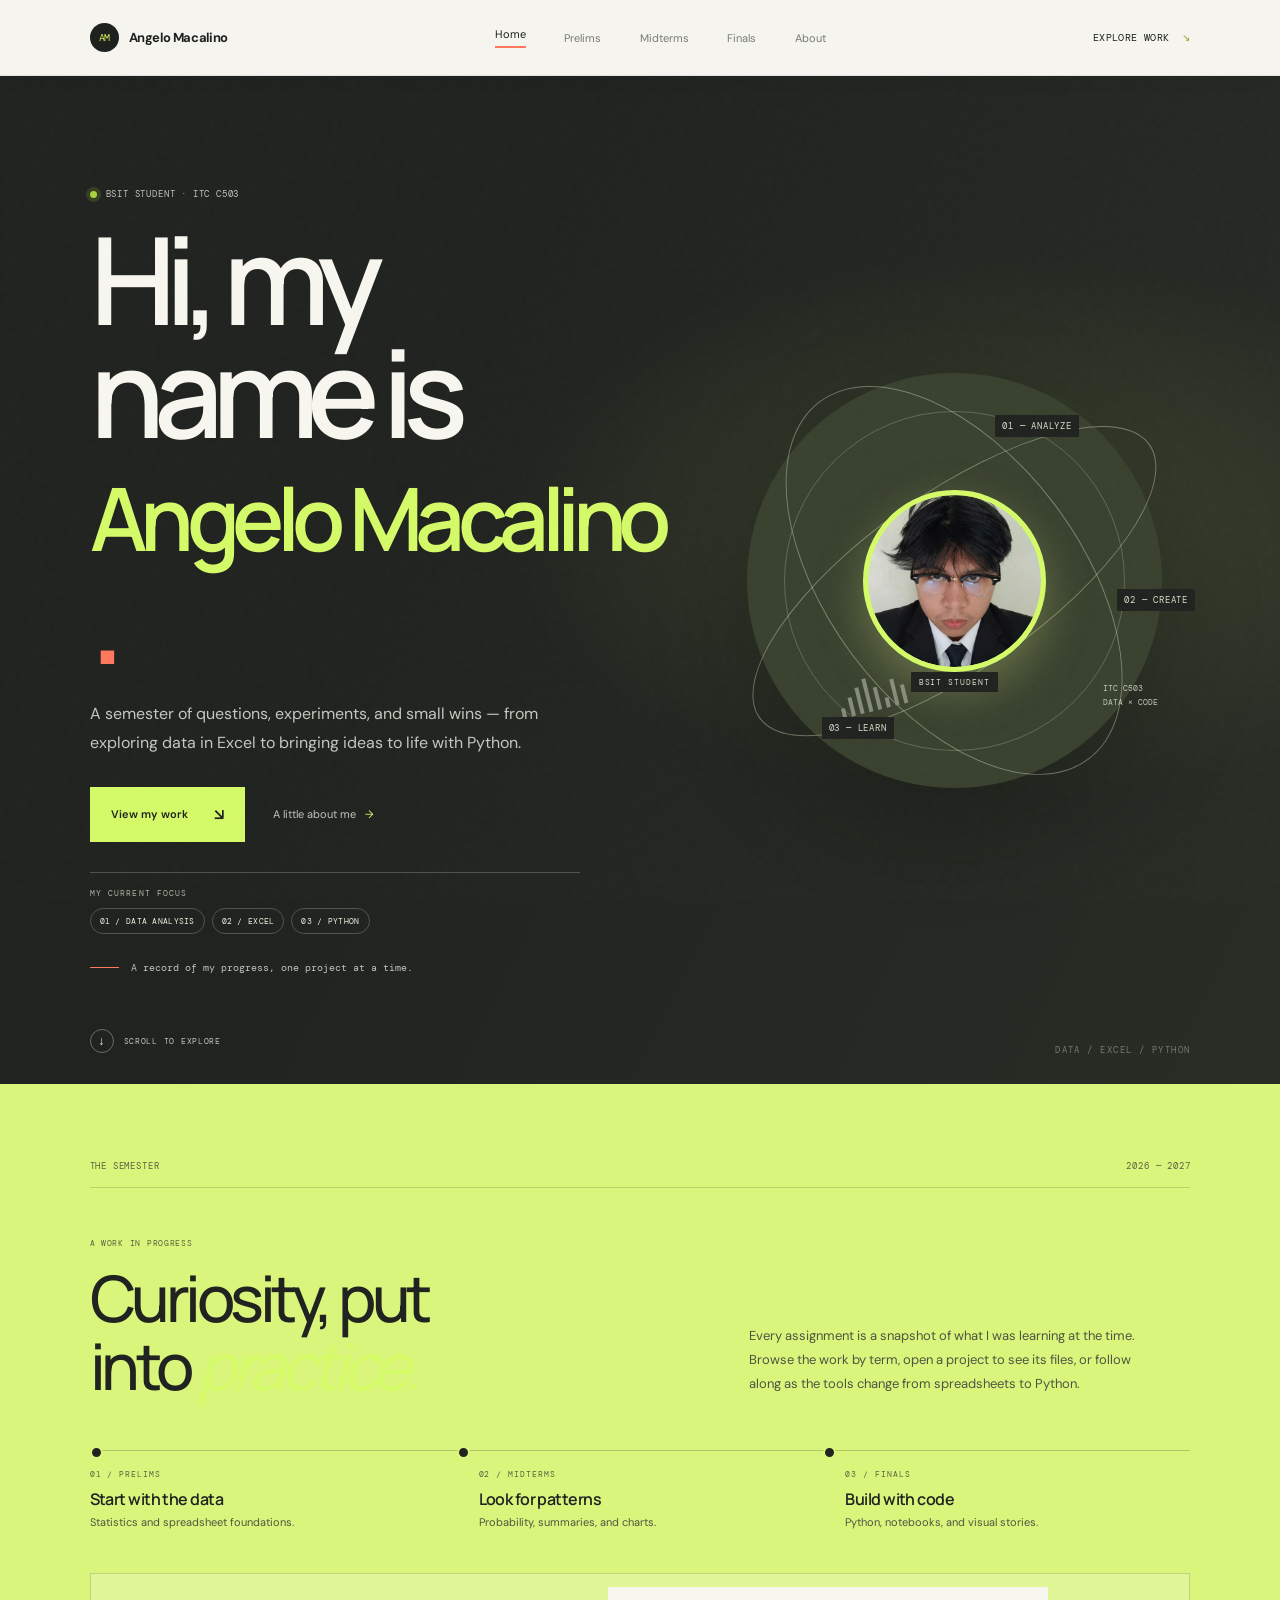
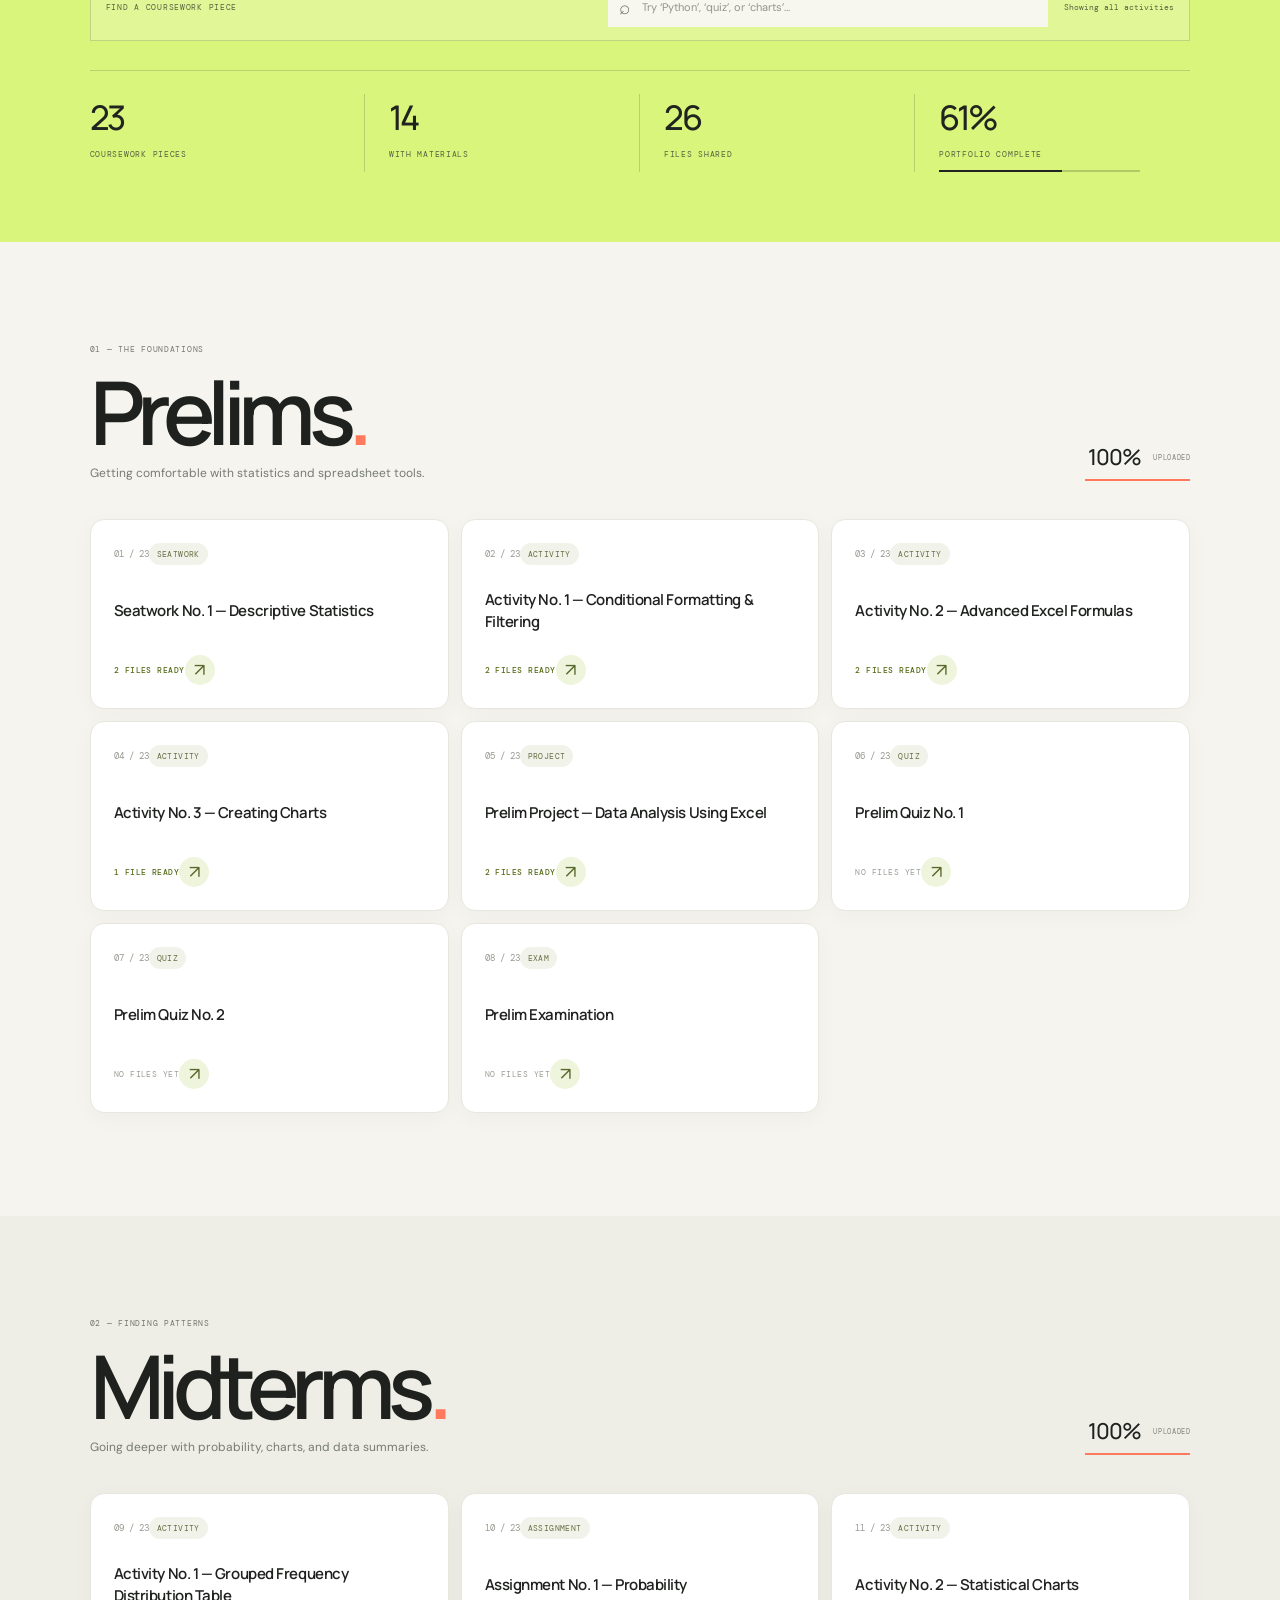
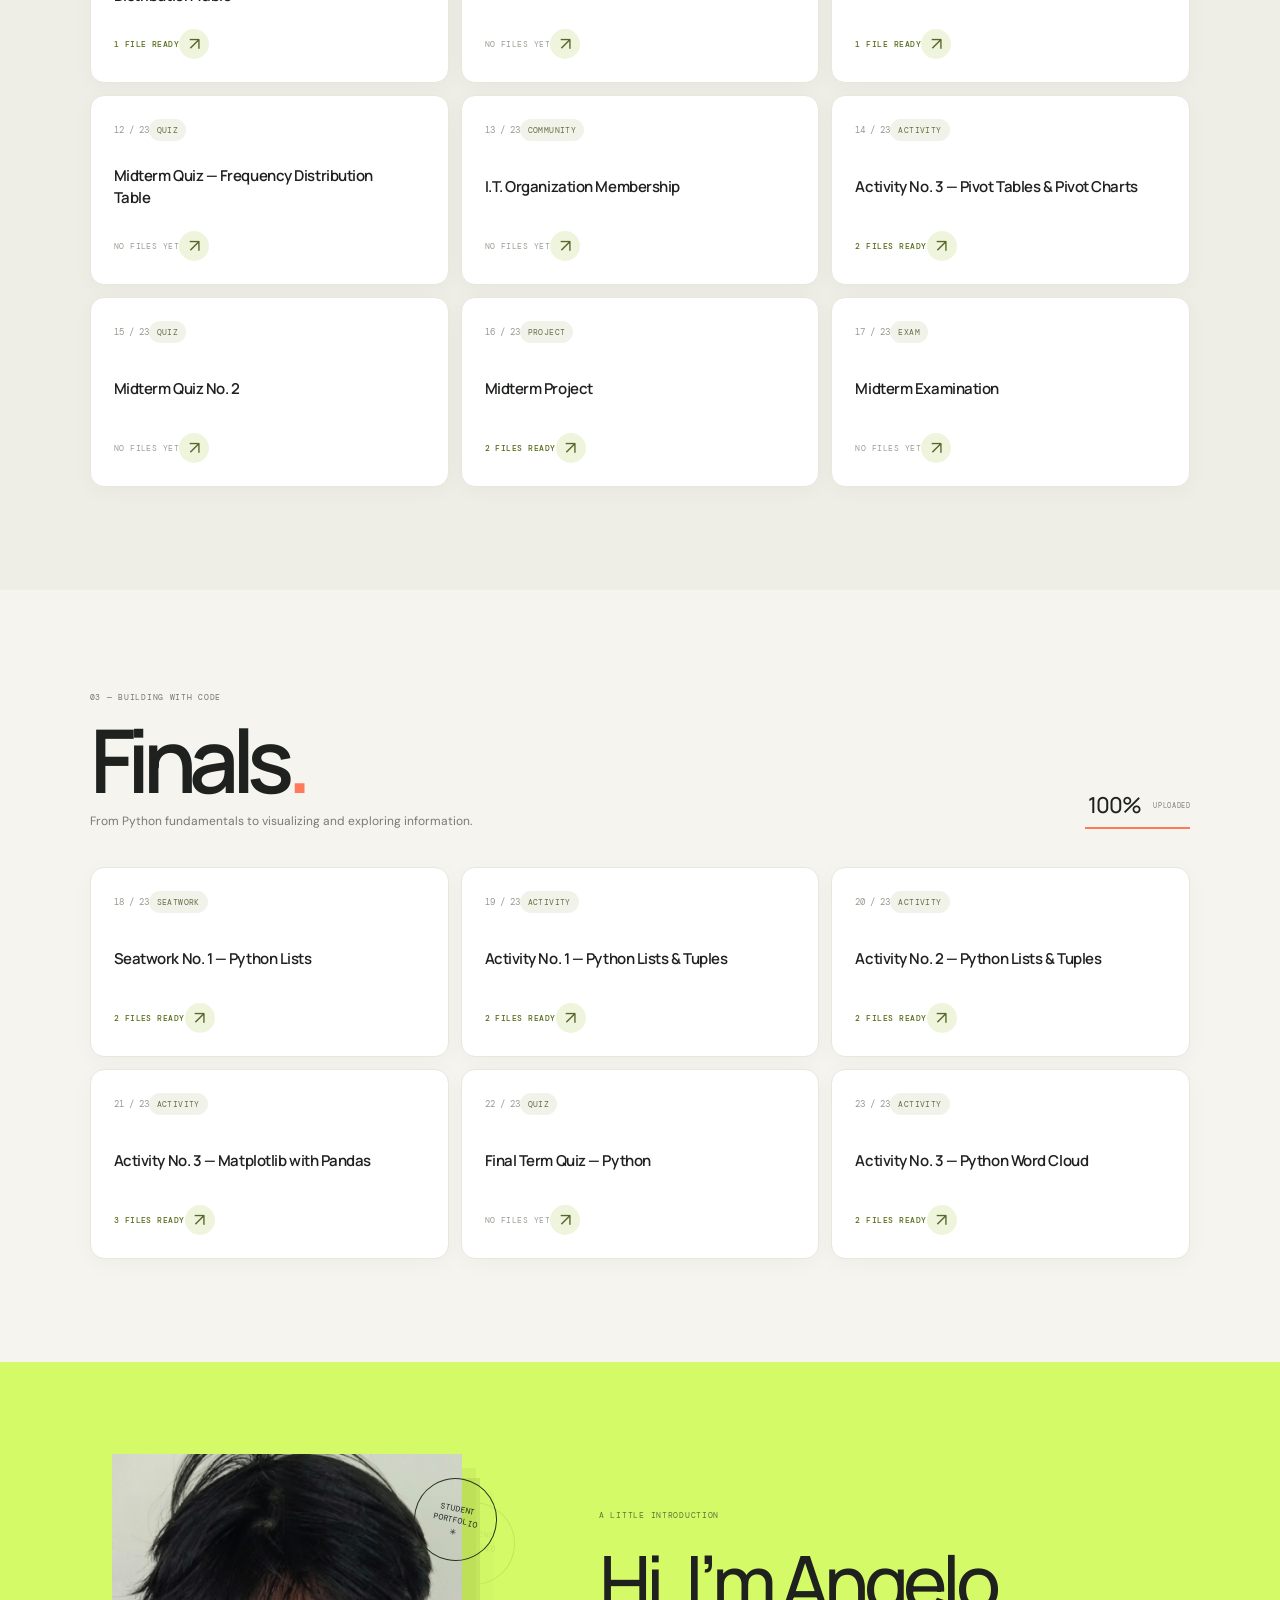
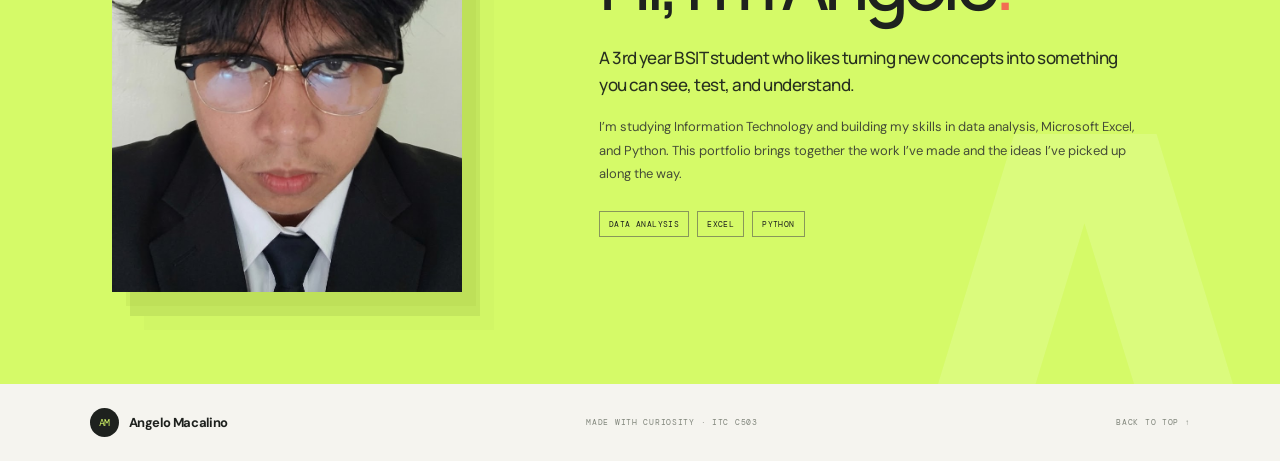
==== commit 2929123f: "Restore visible homepage hero and correct both profile image asset URLs" ====
--- a/index.html
+++ b/index.html
@@ -10,6 +10,10 @@
   <link rel="preconnect" href="https://fonts.gstatic.com" crossorigin />
   <link href="https://fonts.googleapis.com/css2?family=DM+Mono:wght@400;500&family=DM+Sans:wght@400;500;600;700&family=Manrope:wght@400;500;600;700;800&display=swap" rel="stylesheet" />
   <link rel="stylesheet" href="style.css" />
+  <style>
+    /* Keep the hero visible even if JavaScript or its reveal animation fails. */
+    .hero-copy.reveal, .hero-art.reveal { opacity: 1 !important; visibility: visible !important; transform: none !important; animation: none !important; }
+  </style>
 </head>
 <body>
   <div class="scroll-progress" aria-hidden="true"><i id="scroll-progress-bar"></i></div>
@@ -31,20 +35,25 @@
         <div class="hero-focus" aria-label="Current areas of study"><span class="hero-focus-label">MY CURRENT FOCUS</span><div><span>01 / DATA ANALYSIS</span><span>02 / EXCEL</span><span>03 / PYTHON</span></div></div>
         <div class="hero-note"><span class="note-line"></span> A record of my progress, one project at a time.</div>
       </div>
-      <div class="hero-art reveal"><div class="art-orbit orbit-one"></div><div class="art-orbit orbit-two"></div><div class="art-core static-profile-photo"><img src="https://raw.githubusercontent.com/MsWaguri/ite_finals_macalino_portfolio/main/ITE%20PORTFOLIO-%20MACALINO/assets/profile-photo.png" alt="Angelo Macalino" /></div><span class="hero-photo-hint">BSIT STUDENT</span><span class="art-label label-top">01 — ANALYZE</span><span class="art-label label-right">02 — CREATE</span><span class="art-label label-bottom">03 — LEARN</span><div class="art-bars"><i></i><i></i><i></i><i></i><i></i><i></i><i></i><i></i><i></i></div><span class="art-coordinate">ITC C503<br />DATA × CODE</span></div>
+      <div class="hero-art reveal">
+        <div class="art-orbit orbit-one"></div><div class="art-orbit orbit-two"></div>
+        <div class="art-core static-profile-photo"><img src="ITE%20PORTFOLIO-%20MACALINO/assets/profile-photo.png" alt="Angelo Macalino" /></div>
+        <span class="hero-photo-hint">BSIT STUDENT</span><span class="art-label label-top">01 — ANALYZE</span><span class="art-label label-right">02 — CREATE</span><span class="art-label label-bottom">03 — LEARN</span>
+        <div class="art-bars"><i></i><i></i><i></i><i></i><i></i><i></i><i></i><i></i><i></i></div><span class="art-coordinate">ITC C503<br />DATA × CODE</span>
+      </div>
       <a class="scroll-cue" href="#overview"><span class="scroll-icon">↓</span> SCROLL TO EXPLORE</a>
     </section>
     <section id="overview" class="overview section-anchor">
       <div class="section-kicker"><span>THE SEMESTER</span><span>2026 — 2027</span></div>
-      <div class="overview-row"><div><p class="eyebrow">A WORK IN PROGRESS</p><h2>Curiosity, put<br />into <em>practice.</em></h2></div><p class="overview-text">Every assignment is a snapshot of what I was learning at the time. Browse the work by term, open a project to see its files, or follow along as the tools change from Excel to Python.</p></div>
+      <div class="overview-row"><div><p class="eyebrow">A WORK IN PROGRESS</p><h2>Curiosity, put<br />into <em>practice.</em></h2></div><p class="overview-text">Every assignment is a snapshot of what I was learning at the time. Browse the work by term, open a project to see its files, or follow along as the tools change from spreadsheets to Python.</p></div>
       <div class="semester-path" aria-label="Learning path through the semester"><article class="path-step"><span>01 / PRELIMS</span><h3>Start with the data</h3><p>Statistics and spreadsheet foundations.</p></article><article class="path-step"><span>02 / MIDTERMS</span><h3>Look for patterns</h3><p>Probability, summaries, and charts.</p></article><article class="path-step"><span>03 / FINALS</span><h3>Build with code</h3><p>Python, notebooks, and visual stories.</p></article></div>
-      <div class="work-search"><label for="activity-search">FIND A COURSEWORK PIECE</label><div class="search-field"><span aria-hidden="true">⌕</span><input id="activity-search" type="search" placeholder="Try “Python”, “quiz”, or “charts”…" autocomplete="off" /></div><p id="search-results" aria-live="polite">Showing all 23 activities</p></div>
+      <div class="work-search"><label for="activity-search">FIND A COURSEWORK PIECE</label><div class="search-field"><span aria-hidden="true">⌕</span><input id="activity-search" type="search" placeholder="Try ‘Python’, ‘quiz’, or ‘charts’…" autocomplete="off" /></div><p id="search-results" aria-live="polite">Showing all activities</p></div>
       <div class="stats-grid"><div class="stat"><strong id="total-activities">23</strong><span>COURSEWORK PIECES</span></div><div class="stat"><strong id="uploaded-activities">0</strong><span>WITH MATERIALS</span></div><div class="stat"><strong id="total-files">0</strong><span>FILES SHARED</span></div><div class="stat stat-progress"><strong id="overall-progress">0%</strong><span>PORTFOLIO COMPLETE</span><div class="progress-track"><i id="overall-progress-bar"></i></div></div></div>
     </section>
     <section id="prelims" class="work-section section-anchor"><div class="section-heading reveal"><div><p class="eyebrow">01 — THE FOUNDATIONS</p><h2>Prelims<span class="heading-dot">.</span></h2><p class="section-description">Getting comfortable with statistics and spreadsheet tools.</p></div><div class="term-progress"><span id="prelims-progress">0%</span><span>UPLOADED</span><i><b id="prelims-progress-bar"></b></i></div></div><div class="card-grid" id="prelims-grid"></div></section>
     <section id="midterms" class="work-section midterm-section section-anchor"><div class="section-heading reveal"><div><p class="eyebrow">02 — FINDING PATTERNS</p><h2>Midterms<span class="heading-dot">.</span></h2><p class="section-description">Going deeper with probability, charts, and data summaries.</p></div><div class="term-progress"><span id="midterms-progress">0%</span><span>UPLOADED</span><i><b id="midterms-progress-bar"></b></i></div></div><div class="card-grid" id="midterms-grid"></div></section>
     <section id="finals" class="work-section finals-section section-anchor"><div class="section-heading reveal"><div><p class="eyebrow">03 — BUILDING WITH CODE</p><h2>Finals<span class="heading-dot">.</span></h2><p class="section-description">From Python fundamentals to visualizing and exploring information.</p></div><div class="term-progress"><span id="finals-progress">0%</span><span>UPLOADED</span><i><b id="finals-progress-bar"></b></i></div></div><div class="card-grid" id="finals-grid"></div></section>
-    <section id="about" class="about-section section-anchor"><div class="about-art reveal"><div class="about-photo-wrap"><img src="https://raw.githubusercontent.com/MsWaguri/ite_finals_macalino_portfolio/main/ITE%20PORTFOLIO-%20MACALINO/assets/profile-photo.png" alt="Angelo Macalino" /></div><span class="about-stamp">STUDENT<br />PORTFOLIO<br />✳</span></div><div class="about-copy reveal"><p class="eyebrow">A LITTLE INTRODUCTION</p><h2>Hi, I’m Angelo<span class="heading-dot">.</span></h2><p class="about-lede">A 3rd year BSIT student who likes turning new concepts into something you can see, test, and understand.</p><p>I’m studying Information Technology and building my skills in data analysis, Microsoft Excel, and Python. This portfolio brings together the work I’ve made and the ideas I’ve picked up along the way.</p><div class="about-tags"><span>DATA ANALYSIS</span><span>EXCEL</span><span>PYTHON</span></div></div></section>
+    <section id="about" class="about-section section-anchor"><div class="about-art reveal"><div class="about-photo-wrap"><img src="ITE%20PORTFOLIO-%20MACALINO/assets/profile-photo.png" alt="Angelo Macalino" /></div><span class="about-stamp">STUDENT<br />PORTFOLIO<br />✳</span></div><div class="about-copy reveal"><p class="eyebrow">A LITTLE INTRODUCTION</p><h2>Hi, I’m Angelo<span class="heading-dot">.</span></h2><p class="about-lede">A 3rd year BSIT student who likes turning new concepts into something you can see, test, and understand.</p><p>I’m studying Information Technology and building my skills in data analysis, Microsoft Excel, and Python. This portfolio brings together the work I’ve made and the ideas I’ve picked up along the way.</p><div class="about-tags"><span>DATA ANALYSIS</span><span>EXCEL</span><span>PYTHON</span></div></div></section>
   </main>
   <footer class="site-footer"><a class="brand" href="#home"><span class="brand-mark">AM</span><span>Angelo Macalino</span></a><span>MADE WITH CURIOSITY · ITC C503</span><a href="#home">BACK TO TOP ↑</a></footer>
   <div id="activity-modal" class="modal hidden" role="dialog" aria-modal="true" aria-labelledby="modal-title"><div class="modal-content"><button class="close-btn" id="modal-close" type="button" aria-label="Close dialog">×</button><p class="eyebrow" id="modal-category">COURSEWORK</p><h3 id="modal-title"></h3><p class="modal-hint">Saved PDFs and images for this activity appear together below.</p><div id="preview-area" class="preview-area"></div><ul id="file-list" class="file-list"></ul></div></div>
